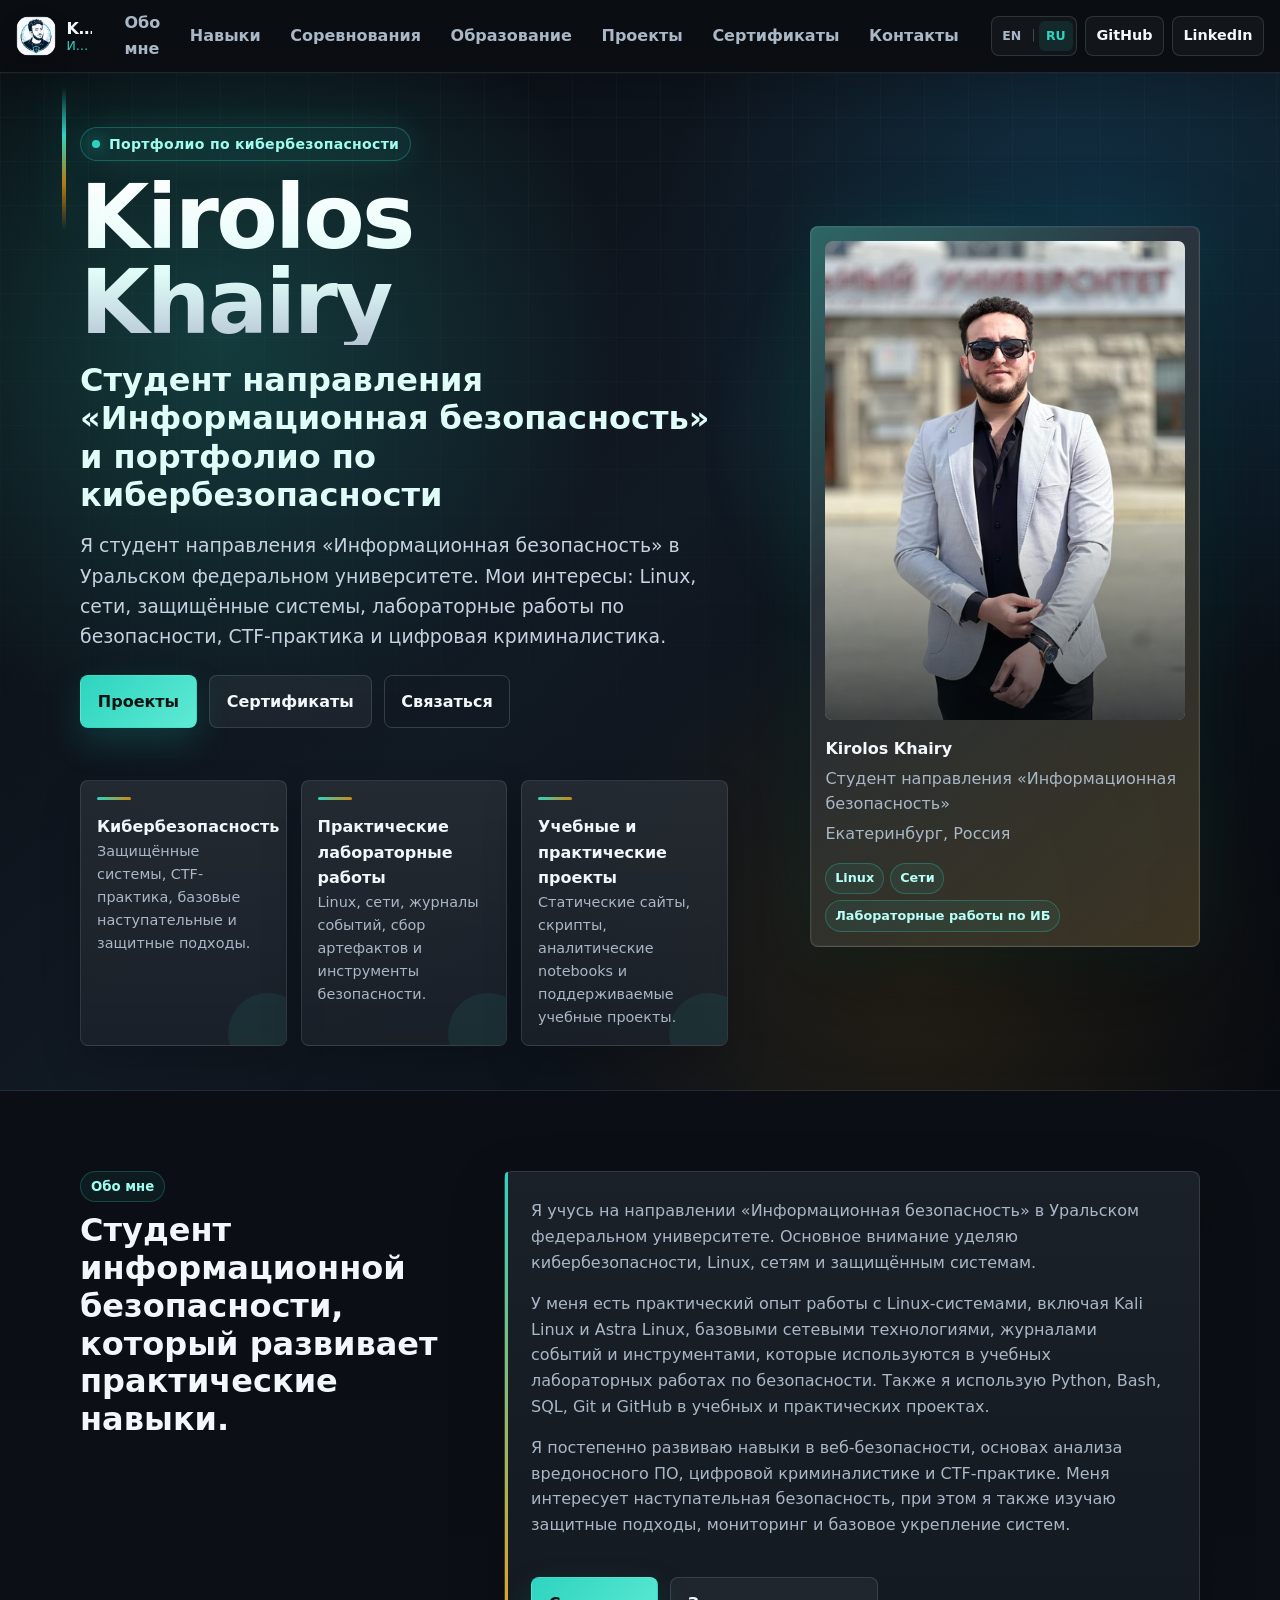
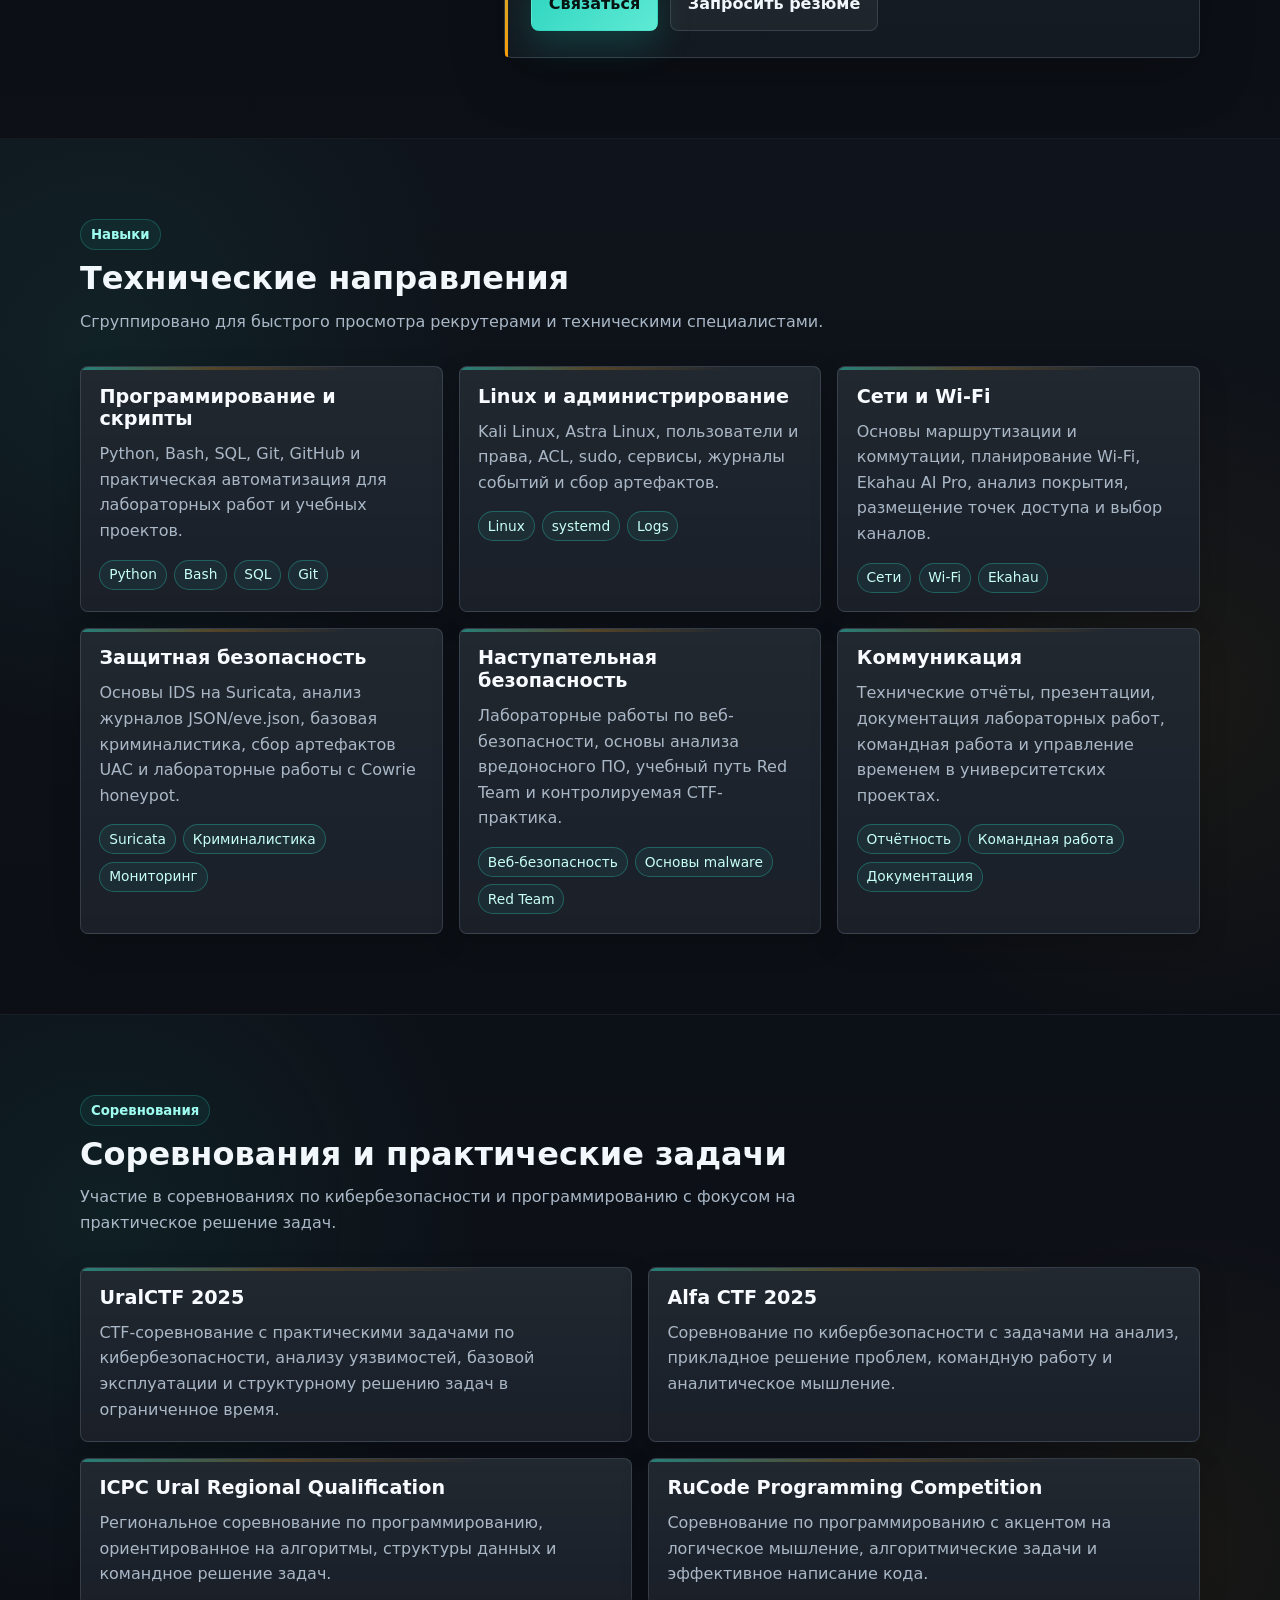
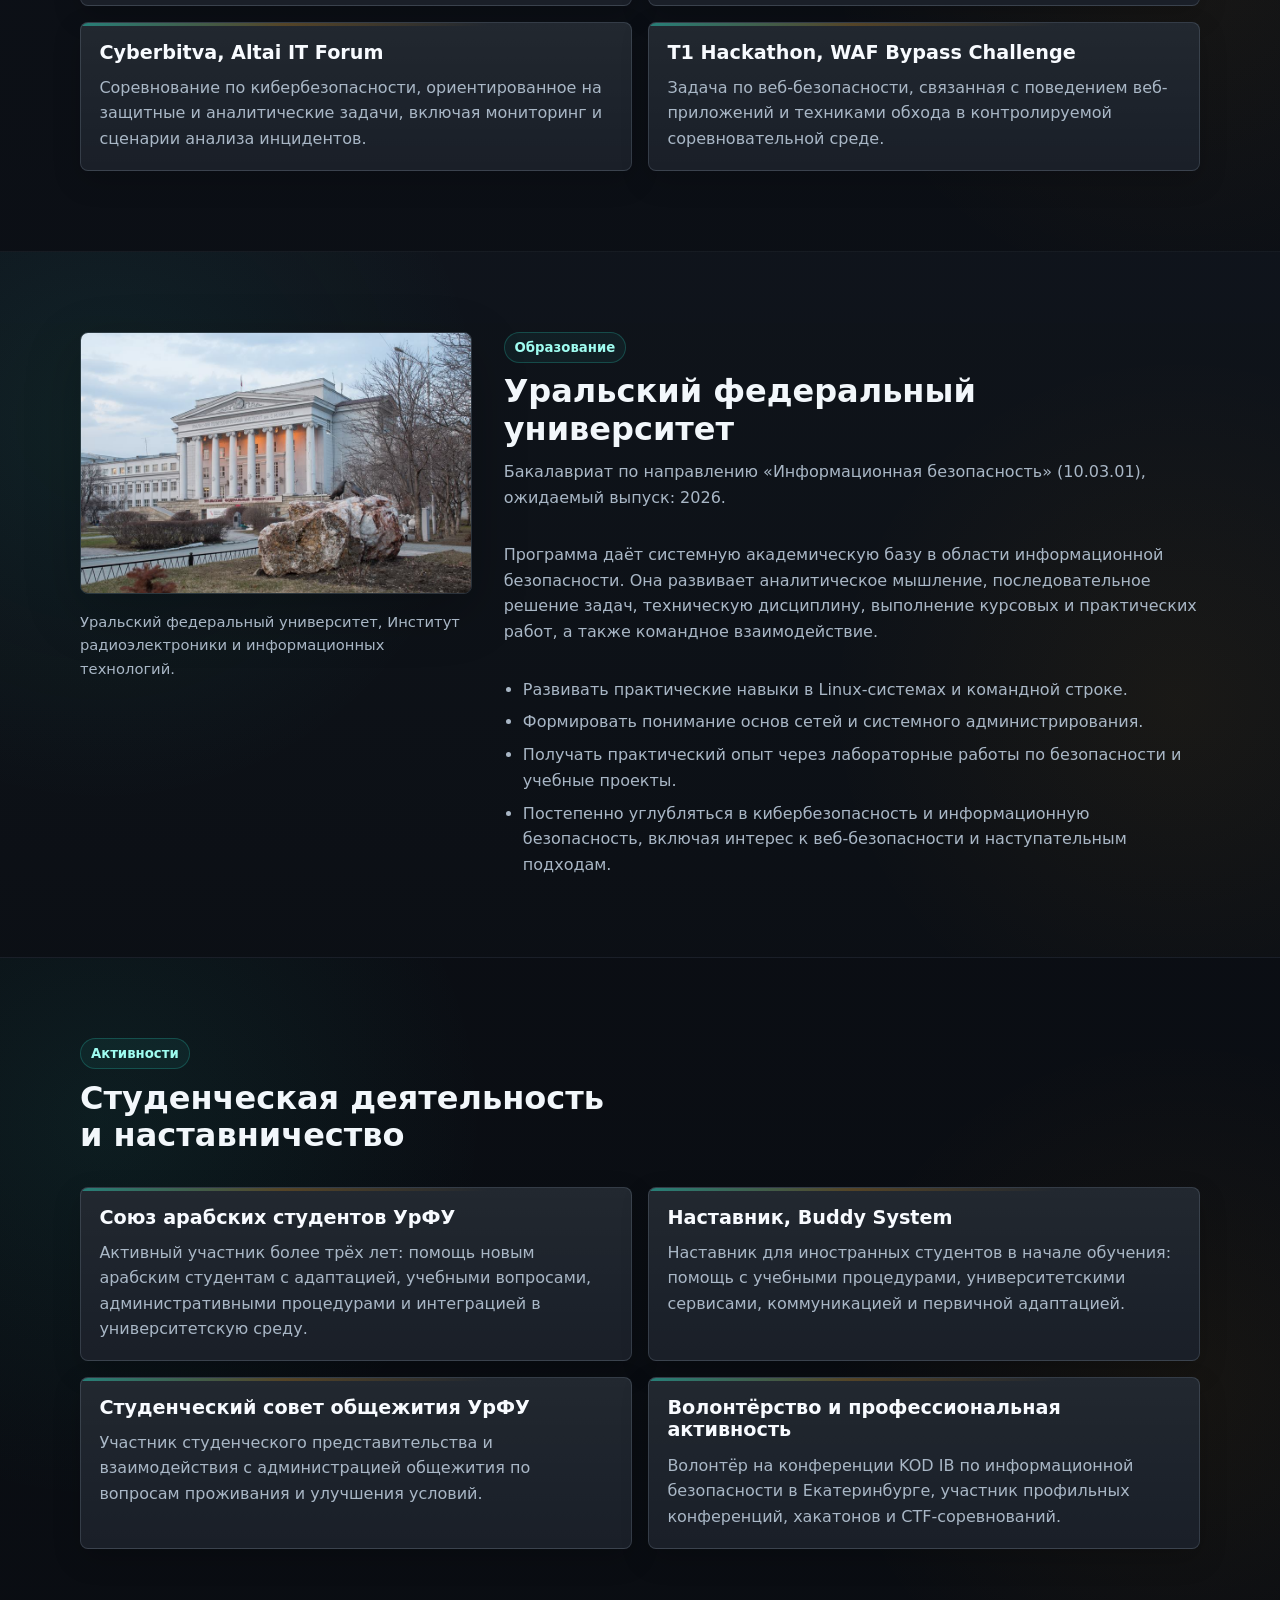
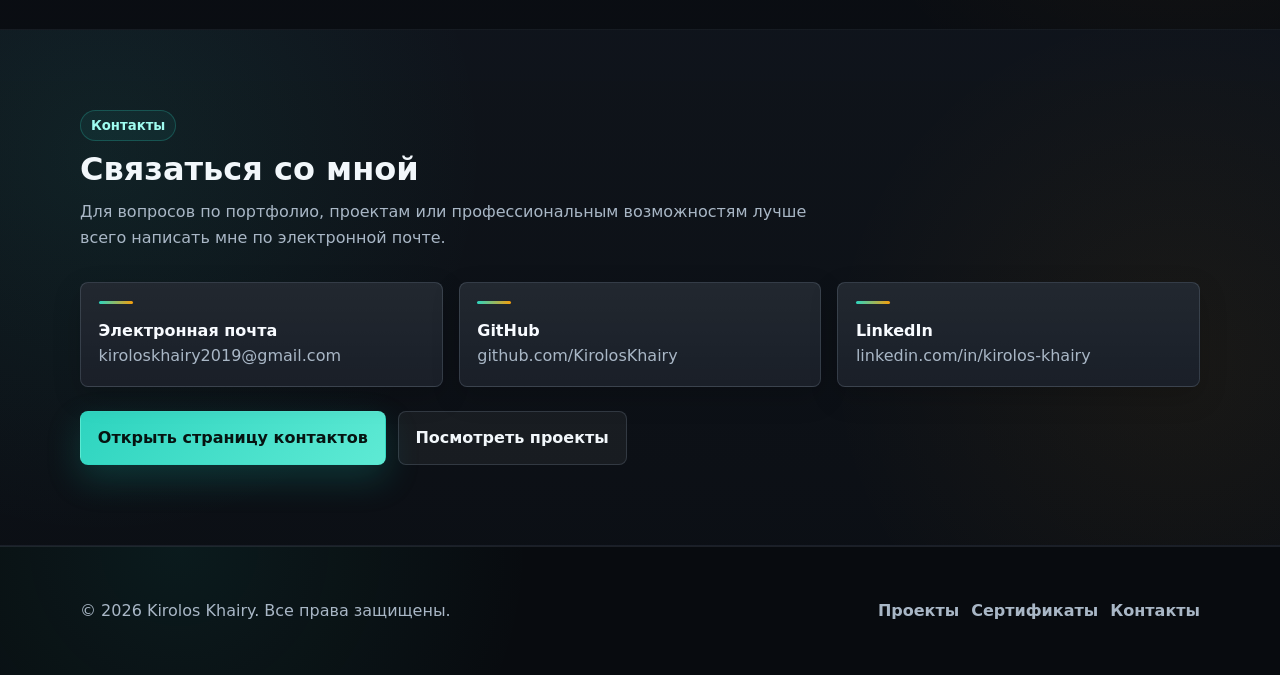
==== ru/index.html @ ece8c1c1 "add RU" ====
<!DOCTYPE html>
<html lang="ru">
<head>
  <meta charset="utf-8">
  <meta name="viewport" content="width=device-width, initial-scale=1">
  <title>Kirolos Khairy — Портфолио по информационной безопасности и кибербезопасности</title>
  <meta name="description" content="Студент направления «Информационная безопасность» в Уральском федеральном университете. Интересуюсь кибербезопасностью, Linux, сетями, лабораторными работами, CTF, цифровой криминалистикой и защитой систем.">
  <meta name="keywords" content="Kirolos Khairy, портфолио кибербезопасность, информационная безопасность, студент УрФУ, Linux, сети, лабораторные работы, CTF, цифровая криминалистика, защита систем">
  <meta name="theme-color" content="#101114">
  <link rel="canonical" href="https://kiroloskhairy.com/ru/">
  <link rel="alternate" hreflang="en" href="https://kiroloskhairy.com/">
  <link rel="alternate" hreflang="ru" href="https://kiroloskhairy.com/ru/">
  <link rel="alternate" hreflang="x-default" href="https://kiroloskhairy.com/">

  <meta property="og:type" content="website">
  <meta property="og:locale" content="ru_RU">
  <meta property="og:locale:alternate" content="en_US">
  <meta property="og:title" content="Kirolos Khairy — Портфолио по информационной безопасности и кибербезопасности">
  <meta property="og:description" content="Студент направления «Информационная безопасность» в Уральском федеральном университете. Интересуюсь кибербезопасностью, Linux, сетями, лабораторными работами, CTF, цифровой криминалистикой и защитой систем.">
  <meta property="og:url" content="https://kiroloskhairy.com/ru/">
  <meta property="og:image" content="https://kiroloskhairy.com/images/social-card.jpg?v=20260512-3">
  <meta property="og:image:secure_url" content="https://kiroloskhairy.com/images/social-card.jpg?v=20260512-3">
  <meta property="og:image:type" content="image/jpeg">
  <meta property="og:image:width" content="1200">
  <meta property="og:image:height" content="630">
  <meta name="twitter:card" content="summary_large_image">
  <meta name="twitter:title" content="Kirolos Khairy — Портфолио по информационной безопасности и кибербезопасности">
  <meta name="twitter:description" content="Студент направления «Информационная безопасность» в УрФУ. Интересуюсь кибербезопасностью, Linux, сетями, CTF, цифровой криминалистикой и защитой систем.">
  <meta name="twitter:image" content="https://kiroloskhairy.com/images/social-card.jpg?v=20260512-3">

  <link rel="icon" href="/images/favicon-32.png?v=20260512-5" sizes="32x32" type="image/png">
  <link rel="shortcut icon" href="/images/favicon-32.png?v=20260512-5" type="image/png">
  <link rel="apple-touch-icon" href="/images/apple-touch-icon.png?v=20260512-5">
  <link rel="manifest" href="/site.webmanifest?v=20260512-5">
  <link rel="preload" href="/images/kirolos-profile.jpg?v=20260512-3" as="image">
  <link rel="stylesheet" href="/css/site.css">
  <script defer src="/Scripts/scripts.js"></script>
</head>
<body>
  <a class="skip-link" href="#main">Перейти к основному содержанию</a>

  <header class="site-header">
    <nav class="nav container" aria-label="Основная навигация">
      <a class="brand" href="/ru/" aria-label="Главная страница Kirolos Khairy">
        <img class="brand-mark" src="/images/icon.png?v=20260512-5" width="40" height="40" alt="" aria-hidden="true">
        <span class="brand-copy">
          <strong>Kirolos Khairy</strong>
          <span>Информационная безопасность</span>
        </span>
      </a>
      <button class="nav-toggle" id="menu-toggle" type="button" aria-label="Открыть меню навигации" data-open-label="Открыть меню навигации" data-close-label="Закрыть меню навигации" aria-expanded="false" aria-controls="primary-nav">
        <span class="nav-toggle-bars" aria-hidden="true"></span>
      </button>
      <ul class="nav-menu" id="primary-nav">
        <li><a href="/ru/#about">Обо мне</a></li>
        <li><a href="/ru/#skills">Навыки</a></li>
        <li><a href="/ru/#competitions">Соревнования</a></li>
        <li><a href="/ru/#education">Образование</a></li>
        <li><a href="/ru/pages/projects.html">Проекты</a></li>
        <li><a href="/ru/pages/certifications.html">Сертификаты</a></li>
        <li><a href="/ru/pages/contact.html">Контакты</a></li>
      </ul>
      <div class="nav-actions" role="group" aria-label="Действия в шапке">
        <div class="language-switcher" aria-label="Переключатель языка">
          <a href="/" hreflang="en" lang="en">EN</a>
          <span aria-hidden="true">|</span>
          <a href="/ru/" hreflang="ru" lang="ru" aria-current="true">RU</a>
        </div>
        <a class="social-link" href="https://github.com/KirolosKhairy" target="_blank" rel="noopener noreferrer">GitHub</a>
        <a class="social-link" href="https://www.linkedin.com/in/kirolos-khairy/" target="_blank" rel="noopener noreferrer">LinkedIn</a>
      </div>
    </nav>
  </header>

  <main id="main">
    <section class="hero" id="home">
      <div class="container hero-grid">
        <div class="hero-copy">
          <p class="eyebrow hero-eyebrow">Портфолио по кибербезопасности</p>
          <h1>Kirolos Khairy</h1>
          <p class="hero-title-line">Студент направления «Информационная безопасность»<br>и портфолио по кибербезопасности</p>
          <p class="lead hero-lead">Я студент направления «Информационная безопасность» в Уральском федеральном университете. Мои интересы: Linux, сети, защищённые системы, лабораторные работы по безопасности, CTF-практика и цифровая криминалистика.</p>
          <div class="hero-actions" role="group" aria-label="Основные действия">
            <a class="button" href="/ru/pages/projects.html">Проекты</a>
            <a class="button secondary" href="/ru/pages/certifications.html">Сертификаты</a>
            <a class="button ghost" href="/ru/pages/contact.html">Связаться</a>
          </div>
        </div>
        <aside class="profile-card hero-profile" aria-label="Краткая информация">
          <div class="profile-frame">
            <img src="/images/kirolos-profile.jpg?v=20260512-3" width="480" height="640" alt="Портрет Kirolos Khairy">
          </div>
          <div class="profile-meta">
            <strong>Kirolos Khairy</strong>
            <span>Студент направления «Информационная безопасность»</span>
            <span>Екатеринбург, Россия</span>
          </div>
          <div class="profile-focus" role="group" aria-label="Текущие направления">
            <span>Linux</span>
            <span>Сети</span>
            <span>Лабораторные работы по ИБ</span>
          </div>
        </aside>
        <div class="quick-facts">
          <div class="fact hero-fact">
            <strong>Кибербезопасность</strong>
            <span>Защищённые системы, CTF-практика, базовые наступательные и защитные подходы.</span>
          </div>
          <div class="fact hero-fact">
            <strong>Практические лабораторные работы</strong>
            <span>Linux, сети, журналы событий, сбор артефактов и инструменты безопасности.</span>
          </div>
          <div class="fact hero-fact">
            <strong>Учебные и практические проекты</strong>
            <span>Статические сайты, скрипты, аналитические notebooks и поддерживаемые учебные проекты.</span>
          </div>
        </div>
      </div>
    </section>

    <section class="section" id="about">
      <div class="container split about-layout">
        <div class="section-header">
          <p class="eyebrow">Обо мне</p>
          <h2>Студент информационной безопасности, который развивает практические навыки.</h2>
        </div>
        <div class="text-panel elevated-panel">
          <p>Я учусь на направлении «Информационная безопасность» в Уральском федеральном университете. Основное внимание уделяю кибербезопасности, Linux, сетям и защищённым системам.</p>
          <p>У меня есть практический опыт работы с Linux-системами, включая Kali Linux и Astra Linux, базовыми сетевыми технологиями, журналами событий и инструментами, которые используются в учебных лабораторных работах по безопасности. Также я использую Python, Bash, SQL, Git и GitHub в учебных и практических проектах.</p>
          <p>Я постепенно развиваю навыки в веб-безопасности, основах анализа вредоносного ПО, цифровой криминалистике и CTF-практике. Меня интересует наступательная безопасность, при этом я также изучаю защитные подходы, мониторинг и базовое укрепление систем.</p>
          <div class="button-row">
            <a class="button" href="/ru/pages/contact.html">Связаться</a>
            <a class="button secondary" href="mailto:kiroloskhairy2019@gmail.com?subject=CV%20Request%20-%20Kirolos%20Khairy">Запросить резюме</a>
          </div>
        </div>
      </div>
    </section>

    <section class="section alt section-enhanced" id="skills">
      <div class="container">
        <div class="section-header">
          <p class="eyebrow">Навыки</p>
          <h2>Технические направления</h2>
          <p>Сгруппировано для быстрого просмотра рекрутерами и техническими специалистами.</p>
        </div>
        <div class="card-grid">
          <article class="card">
            <h3>Программирование и скрипты</h3>
            <p>Python, Bash, SQL, Git, GitHub и практическая автоматизация для лабораторных работ и учебных проектов.</p>
            <div class="tags">
              <span class="tag">Python</span>
              <span class="tag">Bash</span>
              <span class="tag">SQL</span>
              <span class="tag">Git</span>
            </div>
          </article>
          <article class="card">
            <h3>Linux и администрирование</h3>
            <p>Kali Linux, Astra Linux, пользователи и права, ACL, sudo, сервисы, журналы событий и сбор артефактов.</p>
            <div class="tags">
              <span class="tag">Linux</span>
              <span class="tag">systemd</span>
              <span class="tag">Logs</span>
            </div>
          </article>
          <article class="card">
            <h3>Сети и Wi-Fi</h3>
            <p>Основы маршрутизации и коммутации, планирование Wi-Fi, Ekahau AI Pro, анализ покрытия, размещение точек доступа и выбор каналов.</p>
            <div class="tags">
              <span class="tag">Сети</span>
              <span class="tag">Wi-Fi</span>
              <span class="tag">Ekahau</span>
            </div>
          </article>
          <article class="card">
            <h3>Защитная безопасность</h3>
            <p>Основы IDS на Suricata, анализ журналов JSON/eve.json, базовая криминалистика, сбор артефактов UAC и лабораторные работы с Cowrie honeypot.</p>
            <div class="tags">
              <span class="tag">Suricata</span>
              <span class="tag">Криминалистика</span>
              <span class="tag">Мониторинг</span>
            </div>
          </article>
          <article class="card">
            <h3>Наступательная безопасность</h3>
            <p>Лабораторные работы по веб-безопасности, основы анализа вредоносного ПО, учебный путь Red Team и контролируемая CTF-практика.</p>
            <div class="tags">
              <span class="tag">Веб-безопасность</span>
              <span class="tag">Основы malware</span>
              <span class="tag">Red Team</span>
            </div>
          </article>
          <article class="card">
            <h3>Коммуникация</h3>
            <p>Технические отчёты, презентации, документация лабораторных работ, командная работа и управление временем в университетских проектах.</p>
            <div class="tags">
              <span class="tag">Отчётность</span>
              <span class="tag">Командная работа</span>
              <span class="tag">Документация</span>
            </div>
          </article>
        </div>
      </div>
    </section>

    <section class="section section-enhanced" id="competitions">
      <div class="container">
        <div class="section-header">
          <p class="eyebrow">Соревнования</p>
          <h2>Соревнования и практические задачи</h2>
          <p>Участие в соревнованиях по кибербезопасности и программированию с фокусом на практическое решение задач.</p>
        </div>
        <div class="card-grid two">
          <article class="card">
            <h3>UralCTF 2025</h3>
            <p>CTF-соревнование с практическими задачами по кибербезопасности, анализу уязвимостей, базовой эксплуатации и структурному решению задач в ограниченное время.</p>
          </article>
          <article class="card">
            <h3>Alfa CTF 2025</h3>
            <p>Соревнование по кибербезопасности с задачами на анализ, прикладное решение проблем, командную работу и аналитическое мышление.</p>
          </article>
          <article class="card">
            <h3>ICPC Ural Regional Qualification</h3>
            <p>Региональное соревнование по программированию, ориентированное на алгоритмы, структуры данных и командное решение задач.</p>
          </article>
          <article class="card">
            <h3>RuCode Programming Competition</h3>
            <p>Соревнование по программированию с акцентом на логическое мышление, алгоритмические задачи и эффективное написание кода.</p>
          </article>
          <article class="card">
            <h3>Cyberbitva, Altai IT Forum</h3>
            <p>Соревнование по кибербезопасности, ориентированное на защитные и аналитические задачи, включая мониторинг и сценарии анализа инцидентов.</p>
          </article>
          <article class="card">
            <h3>T1 Hackathon, WAF Bypass Challenge</h3>
            <p>Задача по веб-безопасности, связанная с поведением веб-приложений и техниками обхода в контролируемой соревновательной среде.</p>
          </article>
        </div>
      </div>
    </section>

    <section class="section alt section-enhanced" id="education">
      <div class="container split">
        <div class="media-panel">
          <img src="/images/urfu-campus.jpg?v=20260512-3" width="900" height="600" loading="lazy" alt="Здание кампуса Уральского федерального университета">
          <p class="caption">Уральский федеральный университет, Институт радиоэлектроники и информационных технологий.</p>
        </div>
        <div>
          <div class="section-header">
            <p class="eyebrow">Образование</p>
            <h2>Уральский федеральный университет</h2>
            <p>Бакалавриат по направлению «Информационная безопасность» (10.03.01), ожидаемый выпуск: 2026.</p>
          </div>
          <div class="text-panel">
            <p>Программа даёт системную академическую базу в области информационной безопасности. Она развивает аналитическое мышление, последовательное решение задач, техническую дисциплину, выполнение курсовых и практических работ, а также командное взаимодействие.</p>
            <ul class="list-clean">
              <li>Развивать практические навыки в Linux-системах и командной строке.</li>
              <li>Формировать понимание основ сетей и системного администрирования.</li>
              <li>Получать практический опыт через лабораторные работы по безопасности и учебные проекты.</li>
              <li>Постепенно углубляться в кибербезопасность и информационную безопасность, включая интерес к веб-безопасности и наступательным подходам.</li>
            </ul>
          </div>
        </div>
      </div>
    </section>

    <section class="section section-enhanced" id="activities">
      <div class="container">
        <div class="section-header">
          <p class="eyebrow">Активности</p>
          <h2>Студенческая деятельность и наставничество</h2>
        </div>
        <div class="card-grid two">
          <article class="card">
            <h3>Союз арабских студентов УрФУ</h3>
            <p>Активный участник более трёх лет: помощь новым арабским студентам с адаптацией, учебными вопросами, административными процедурами и интеграцией в университетскую среду.</p>
          </article>
          <article class="card">
            <h3>Наставник, Buddy System</h3>
            <p>Наставник для иностранных студентов в начале обучения: помощь с учебными процедурами, университетскими сервисами, коммуникацией и первичной адаптацией.</p>
          </article>
          <article class="card">
            <h3>Студенческий совет общежития УрФУ</h3>
            <p>Участник студенческого представительства и взаимодействия с администрацией общежития по вопросам проживания и улучшения условий.</p>
          </article>
          <article class="card">
            <h3>Волонтёрство и профессиональная активность</h3>
            <p>Волонтёр на конференции KOD IB по информационной безопасности в Екатеринбурге, участник профильных конференций, хакатонов и CTF-соревнований.</p>
          </article>
        </div>
      </div>
    </section>

    <section class="section alt section-enhanced" id="contact">
      <div class="container">
        <div class="section-header">
          <p class="eyebrow">Контакты</p>
          <h2>Связаться со мной</h2>
          <p>Для вопросов по портфолио, проектам или профессиональным возможностям лучше всего написать мне по электронной почте.</p>
        </div>
        <div class="contact-list">
          <a class="contact-link" href="mailto:kiroloskhairy2019@gmail.com">
            <strong>Электронная почта</strong>
            <span>kiroloskhairy2019@gmail.com</span>
          </a>
          <a class="contact-link" href="https://github.com/KirolosKhairy" target="_blank" rel="noopener noreferrer">
            <strong>GitHub</strong>
            <span>github.com/KirolosKhairy</span>
          </a>
          <a class="contact-link" href="https://www.linkedin.com/in/kirolos-khairy/" target="_blank" rel="noopener noreferrer">
            <strong>LinkedIn</strong>
            <span>linkedin.com/in/kirolos-khairy</span>
          </a>
        </div>
        <div class="button-row section-cta">
          <a class="button" href="/ru/pages/contact.html">Открыть страницу контактов</a>
          <a class="button secondary" href="/ru/pages/projects.html">Посмотреть проекты</a>
        </div>
      </div>
    </section>
  </main>

  <button id="scroll-to-top" type="button" aria-label="Наверх">Наверх</button>

  <footer class="site-footer">
    <div class="container footer-grid">
      <p>&copy; 2026 Kirolos Khairy. Все права защищены.</p>
      <div class="footer-links" role="group" aria-label="Ссылки в подвале">
        <a href="/ru/pages/projects.html">Проекты</a>
        <a href="/ru/pages/certifications.html">Сертификаты</a>
        <a href="/ru/pages/contact.html">Контакты</a>
      </div>
    </div>
  </footer>
</body>
</html>
---- css/site.css ----
:root {
  color-scheme: dark;
  --bg: #090c11;
  --bg-soft: #0f141b;
  --surface: #151b24;
  --surface-strong: #1d2632;
  --surface-muted: #101720;
  --text: #f2f7fb;
  --muted: #a9b7c6;
  --primary: #2dd4bf;
  --primary-strong: #14b8a6;
  --primary-soft: rgba(45, 212, 191, 0.12);
  --secondary: #f59e0b;
  --secondary-soft: rgba(245, 158, 11, 0.12);
  --border: rgba(148, 163, 184, 0.22);
  --border-strong: rgba(148, 163, 184, 0.38);
  --shadow: rgba(0, 0, 0, 0.34);
  --shadow-soft: 0 18px 55px rgba(0, 0, 0, 0.24);
  --radius: 8px;
  --container: 1120px;
  --header-height: 72px;
}

* {
  box-sizing: border-box;
}

html {
  scroll-behavior: smooth;
}

body {
  margin: 0;
  background:
    radial-gradient(circle at 12% 0%, rgba(45, 212, 191, 0.1), transparent 32rem),
    radial-gradient(circle at 90% 8%, rgba(14, 165, 233, 0.08), transparent 30rem),
    linear-gradient(180deg, #090c11 0%, #0d1118 42%, #090c11 100%);
  color: var(--text);
  font-family: Inter, ui-sans-serif, system-ui, -apple-system, BlinkMacSystemFont, "Segoe UI", sans-serif;
  font-size: 16px;
  line-height: 1.6;
  text-rendering: optimizeLegibility;
  overflow-x: hidden;
}

::selection {
  background: rgba(45, 212, 191, 0.32);
  color: #f8fffe;
}

body.menu-open {
  overflow: hidden;
}

img {
  max-width: 100%;
  height: auto;
  display: block;
}

a {
  color: inherit;
}

button,
input,
textarea {
  font: inherit;
}

:focus-visible {
  outline: 3px solid var(--secondary);
  outline-offset: 3px;
}

.skip-link {
  position: absolute;
  top: 10px;
  left: 10px;
  z-index: 999;
  padding: 0.65rem 0.9rem;
  background: var(--primary);
  color: #071111;
  border-radius: var(--radius);
  transform: translateY(-140%);
}

.skip-link:focus {
  transform: translateY(0);
}

.container {
  width: min(calc(100% - 2rem), var(--container));
  margin-inline: auto;
}

.site-header {
  position: sticky;
  top: 0;
  z-index: 100;
  min-height: var(--header-height);
  background:
    linear-gradient(180deg, rgba(10, 13, 18, 0.94), rgba(10, 13, 18, 0.88)),
    rgba(10, 13, 18, 0.92);
  border-bottom: 1px solid rgba(148, 163, 184, 0.16);
  box-shadow: 0 16px 42px rgba(0, 0, 0, 0.18);
  backdrop-filter: blur(16px);
}

.nav {
  min-height: var(--header-height);
  display: flex;
  align-items: center;
  justify-content: space-between;
  gap: 1.25rem;
}

.site-header .container {
  width: min(calc(100% - 2rem), 1280px);
}

.brand {
  display: inline-flex;
  align-items: center;
  gap: 0.65rem;
  text-decoration: none;
  min-width: 0;
}

.brand-mark {
  width: 40px;
  height: 40px;
  flex: 0 0 40px;
  object-fit: contain;
  border-radius: 14px;
  box-shadow: 0 8px 20px rgba(0, 0, 0, 0.18);
}

.brand-copy {
  display: grid;
  gap: 0.1rem;
  min-width: 0;
}

.brand strong {
  color: var(--text);
  font-size: 1rem;
  line-height: 1.1;
  overflow: hidden;
  text-overflow: ellipsis;
  white-space: nowrap;
}

.brand-copy span {
  color: var(--primary);
  font-size: 0.78rem;
  line-height: 1.1;
  overflow: hidden;
  text-overflow: ellipsis;
  white-space: nowrap;
}

.nav-menu {
  display: flex;
  align-items: center;
  gap: 0.35rem;
  list-style: none;
  margin: 0;
  padding: 0;
}

.nav-menu a {
  position: relative;
  display: inline-flex;
  align-items: center;
  min-height: 44px;
  padding: 0.45rem 0.75rem;
  border-radius: var(--radius);
  color: var(--muted);
  text-decoration: none;
  font-weight: 650;
  transition: background-color 160ms ease, color 160ms ease;
}

.nav-menu a::after {
  position: absolute;
  inset: auto 0.75rem 0.3rem;
  height: 2px;
  border-radius: 999px;
  background: linear-gradient(90deg, var(--primary), var(--secondary));
  content: "";
  opacity: 0;
  transform: scaleX(0.55);
  transition: opacity 160ms ease, transform 160ms ease;
}

.nav-menu a:hover,
.nav-menu a[aria-current="page"] {
  color: var(--text);
  background: rgba(148, 163, 184, 0.08);
}

.nav-menu a:hover::after,
.nav-menu a[aria-current="page"]::after {
  opacity: 1;
  transform: scaleX(1);
}

.nav-actions {
  display: flex;
  align-items: center;
  gap: 0.5rem;
}

.language-switcher {
  min-height: 40px;
  display: inline-flex;
  align-items: center;
  flex: 0 0 auto;
  gap: 0.2rem;
  padding: 0.2rem;
  border: 1px solid var(--border);
  border-radius: var(--radius);
  background: rgba(255, 255, 255, 0.035);
}

.language-switcher a {
  min-height: 30px;
  display: inline-flex;
  align-items: center;
  justify-content: center;
  padding: 0.2rem 0.45rem;
  border-radius: 6px;
  color: var(--muted);
  font-size: 0.78rem;
  font-weight: 800;
  line-height: 1;
  text-decoration: none;
  transition: background-color 160ms ease, color 160ms ease;
}

.language-switcher span {
  color: var(--border-strong);
  font-size: 0.75rem;
}

.language-switcher a:hover,
.language-switcher a[aria-current="true"] {
  background: rgba(45, 212, 191, 0.1);
  color: var(--primary);
}

.social-link {
  min-height: 40px;
  display: inline-flex;
  align-items: center;
  justify-content: center;
  padding: 0.45rem 0.65rem;
  border: 1px solid var(--border);
  border-radius: var(--radius);
  background: rgba(255, 255, 255, 0.035);
  color: var(--text);
  text-decoration: none;
  font-size: 0.9rem;
  font-weight: 650;
  transition: background-color 160ms ease, border-color 160ms ease, color 160ms ease, transform 160ms ease;
}

.social-link:hover {
  border-color: var(--primary);
  color: var(--primary);
  background: var(--primary-soft);
  transform: translateY(-1px);
}

.nav-toggle {
  display: none;
  flex: 0 0 44px;
  width: 44px;
  height: 44px;
  border: 1px solid var(--border);
  border-radius: var(--radius);
  background: rgba(255, 255, 255, 0.055);
  color: var(--text);
  cursor: pointer;
}

.nav-toggle-bars,
.nav-toggle-bars::before,
.nav-toggle-bars::after {
  display: block;
  width: 20px;
  height: 2px;
  margin-inline: auto;
  background: currentColor;
  content: "";
}

.nav-toggle-bars::before {
  transform: translateY(-7px);
}

.nav-toggle-bars::after {
  transform: translateY(5px);
}

.sr-only {
  position: absolute;
  width: 1px;
  height: 1px;
  padding: 0;
  margin: -1px;
  overflow: hidden;
  clip: rect(0, 0, 0, 0);
  white-space: nowrap;
  border: 0;
}

main {
  min-height: 65vh;
}

section {
  scroll-margin-top: calc(var(--header-height) + 24px);
}

.hero {
  min-height: calc(100svh - var(--header-height));
  display: grid;
  align-items: center;
  position: relative;
  isolation: isolate;
  overflow: hidden;
  padding: clamp(3rem, 6vh, 5rem) 0 clamp(2.5rem, 5vh, 4rem);
  background:
    radial-gradient(circle at 17% 26%, rgba(45, 212, 191, 0.22), transparent 31%),
    radial-gradient(circle at 86% 18%, rgba(14, 165, 233, 0.17), transparent 32%),
    radial-gradient(circle at 72% 88%, rgba(245, 158, 11, 0.11), transparent 29%),
    linear-gradient(135deg, #090c11 0%, #111923 48%, #080b10 100%),
    var(--bg);
  box-shadow: inset 0 -1px 0 rgba(148, 163, 184, 0.15);
}

.hero::before {
  position: absolute;
  inset: 0;
  z-index: -2;
  content: "";
  background-image:
    linear-gradient(rgba(148, 163, 184, 0.06) 1px, transparent 1px),
    linear-gradient(90deg, rgba(148, 163, 184, 0.06) 1px, transparent 1px);
  background-size: 44px 44px;
  mask-image: linear-gradient(to bottom, rgba(0, 0, 0, 0.72), transparent 94%);
}

.hero::after {
  position: absolute;
  inset: 11% 5% auto auto;
  z-index: -1;
  width: min(42vw, 520px);
  aspect-ratio: 1;
  content: "";
  background: radial-gradient(circle, rgba(45, 212, 191, 0.16), transparent 68%);
  filter: blur(10px);
  pointer-events: none;
}

.hero-grid {
  display: grid;
  grid-template-columns: minmax(0, 1.08fr) minmax(310px, 0.68fr);
  gap: clamp(2rem, 5vw, 4.25rem);
  align-items: center;
}

.hero-copy {
  position: relative;
  max-width: 790px;
}

.hero-copy::before {
  position: absolute;
  inset: -2.5rem auto auto -1.15rem;
  width: 4px;
  height: 9rem;
  border-radius: 999px;
  background: linear-gradient(180deg, rgba(45, 212, 191, 0), var(--primary), rgba(245, 158, 11, 0.72), rgba(45, 212, 191, 0));
  box-shadow: 0 0 34px rgba(45, 212, 191, 0.28);
  content: "";
}

.eyebrow {
  margin: 0 0 0.85rem;
  color: var(--primary);
  font-weight: 750;
}

.hero-eyebrow {
  display: inline-flex;
  align-items: center;
  gap: 0.55rem;
  min-height: 34px;
  padding: 0.25rem 0.7rem;
  border: 1px solid rgba(45, 212, 191, 0.3);
  border-radius: 999px;
  background: rgba(45, 212, 191, 0.08);
  box-shadow: 0 0 32px rgba(45, 212, 191, 0.12);
  color: #9ffcf0;
  font-size: 0.88rem;
  letter-spacing: 0.02em;
}

.hero-eyebrow::before {
  width: 8px;
  height: 8px;
  border-radius: 999px;
  background: var(--primary);
  box-shadow: 0 0 16px rgba(45, 212, 191, 0.85);
  content: "";
}

h1,
h2,
h3 {
  margin: 0;
  line-height: 1.18;
  letter-spacing: 0;
}

h1 {
  max-width: 780px;
  font-size: 3.3rem;
}

h2 {
  font-size: 2rem;
}

h3 {
  font-size: 1.2rem;
}

.lead {
  max-width: 760px;
  margin: 1rem 0 0;
  color: var(--muted);
  font-size: 1.18rem;
}

.hero h1 {
  max-width: 820px;
  font-size: clamp(3rem, 7vw, 6.1rem);
  line-height: 0.95;
  letter-spacing: -0.03em;
  text-wrap: balance;
  background: linear-gradient(180deg, #ffffff 0%, #dffcf8 58%, #b7c6d5 100%);
  -webkit-background-clip: text;
  background-clip: text;
  color: transparent;
}

.hero-title-line {
  max-width: 760px;
  margin: 1rem 0 0;
  color: #dffcf8;
  font-size: clamp(1.22rem, 2.5vw, 2rem);
  font-weight: 800;
  line-height: 1.2;
  text-wrap: balance;
}

.hero-lead {
  max-width: 720px;
  color: #c6d2df;
}

.hero-actions,
.button-row {
  display: flex;
  flex-wrap: wrap;
  gap: 0.75rem;
  margin-top: 1.5rem;
}

.button {
  display: inline-flex;
  align-items: center;
  justify-content: center;
  min-height: 44px;
  padding: 0.8rem 1.05rem;
  border: 1px solid transparent;
  border-radius: var(--radius);
  background: linear-gradient(135deg, var(--primary), #5eead4);
  color: #061311;
  text-decoration: none;
  font-weight: 800;
  box-shadow: 0 14px 34px rgba(20, 184, 166, 0.22);
  transition: background-color 160ms ease, border-color 160ms ease, color 160ms ease, transform 160ms ease, box-shadow 160ms ease;
}

.button:hover {
  background: linear-gradient(135deg, var(--primary-strong), var(--primary));
  transform: translateY(-1px);
  box-shadow: 0 18px 38px rgba(20, 184, 166, 0.28);
}

.button.secondary {
  background: rgba(255, 255, 255, 0.05);
  color: var(--text);
  border-color: var(--border);
  box-shadow: none;
}

.button.secondary:hover {
  border-color: var(--primary);
  color: var(--primary);
  background: rgba(45, 212, 191, 0.08);
}

.button.ghost {
  background: transparent;
  color: var(--text);
  border-color: rgba(255, 255, 255, 0.16);
  box-shadow: none;
}

.button.ghost:hover {
  border-color: rgba(245, 158, 11, 0.65);
  color: #fed7aa;
  background: rgba(245, 158, 11, 0.08);
}

.profile-card {
  background:
    linear-gradient(180deg, rgba(255, 255, 255, 0.055), rgba(255, 255, 255, 0.025)),
    var(--surface);
  border: 1px solid var(--border);
  border-radius: var(--radius);
  padding: 1rem;
  box-shadow: var(--shadow-soft);
}

.hero-profile {
  position: relative;
  grid-column: 2;
  grid-row: 1 / span 2;
  max-width: 390px;
  justify-self: end;
  padding: 0.9rem;
  background:
    linear-gradient(145deg, rgba(255, 255, 255, 0.13), rgba(255, 255, 255, 0.04)),
    rgba(17, 25, 35, 0.76);
  border-color: rgba(148, 163, 184, 0.24);
  box-shadow:
    0 30px 90px rgba(0, 0, 0, 0.42),
    0 0 0 1px rgba(255, 255, 255, 0.04) inset,
    0 0 70px rgba(45, 212, 191, 0.12);
  backdrop-filter: blur(14px);
}

.hero-profile::before {
  position: absolute;
  inset: -1px;
  z-index: -1;
  border-radius: inherit;
  background: linear-gradient(135deg, rgba(45, 212, 191, 0.65), transparent 34%, rgba(245, 158, 11, 0.35));
  content: "";
  opacity: 0.45;
}

.profile-frame {
  position: relative;
  overflow: hidden;
  border-radius: 7px;
  background: #0d1117;
  box-shadow: 0 0 0 1px rgba(148, 163, 184, 0.18) inset;
}

.profile-frame::after {
  position: absolute;
  inset: auto 0 0;
  height: 42%;
  background: linear-gradient(to top, rgba(6, 11, 16, 0.72), transparent);
  content: "";
  pointer-events: none;
}

.profile-card img {
  width: 100%;
  aspect-ratio: 3 / 4;
  object-fit: cover;
  border-radius: 6px;
}

.hero-profile img {
  border-radius: 0;
}

.profile-meta {
  display: grid;
  gap: 0.25rem;
  margin-top: 1rem;
  color: var(--muted);
}

.profile-meta strong {
  color: var(--text);
}

.profile-focus {
  display: flex;
  flex-wrap: wrap;
  gap: 0.4rem;
  margin-top: 1rem;
}

.profile-focus span {
  padding: 0.28rem 0.55rem;
  border: 1px solid rgba(45, 212, 191, 0.28);
  border-radius: 999px;
  background: rgba(45, 212, 191, 0.08);
  color: #b8fff7;
  font-size: 0.8rem;
  font-weight: 700;
}

.quick-facts {
  display: grid;
  grid-column: 1;
  grid-template-columns: repeat(3, minmax(0, 1fr));
  gap: 0.85rem;
  margin-top: -0.75rem;
  max-width: 820px;
}

.fact {
  padding: 0.85rem;
  background: rgba(255, 255, 255, 0.04);
  border: 1px solid rgba(255, 255, 255, 0.08);
  border-radius: var(--radius);
}

.hero-fact {
  position: relative;
  min-height: 132px;
  padding: 1rem;
  overflow: hidden;
  background:
    linear-gradient(180deg, rgba(255, 255, 255, 0.075), rgba(255, 255, 255, 0.035)),
    rgba(18, 25, 34, 0.72);
  border-color: rgba(148, 163, 184, 0.18);
  box-shadow: 0 18px 40px rgba(0, 0, 0, 0.2);
  transition: border-color 160ms ease, transform 160ms ease, background-color 160ms ease;
}

.hero-fact::before {
  display: block;
  width: 34px;
  height: 3px;
  margin-bottom: 0.85rem;
  border-radius: 999px;
  background: linear-gradient(90deg, var(--primary), rgba(245, 158, 11, 0.82));
  content: "";
}

.hero-fact::after {
  position: absolute;
  inset: auto -22px -28px auto;
  width: 80px;
  height: 80px;
  border-radius: 50%;
  background: rgba(45, 212, 191, 0.08);
  content: "";
}

.hero-fact:hover {
  border-color: rgba(45, 212, 191, 0.34);
  transform: translateY(-2px);
}

.fact strong {
  display: block;
  color: var(--text);
  font-size: 1rem;
}

.fact span {
  display: block;
  color: var(--muted);
  font-size: 0.9rem;
}

.section {
  position: relative;
  padding: 5rem 0;
  background: transparent;
}

.section.alt {
  background:
    linear-gradient(180deg, rgba(15, 20, 27, 0.94), rgba(11, 15, 21, 0.96)),
    var(--bg-soft);
  border-block: 1px solid rgba(148, 163, 184, 0.08);
}

.section-enhanced {
  overflow: hidden;
  isolation: isolate;
}

.section-enhanced::before {
  position: absolute;
  inset: 0;
  z-index: -1;
  background:
    radial-gradient(circle at 8% 24%, rgba(45, 212, 191, 0.08), transparent 24rem),
    radial-gradient(circle at 92% 64%, rgba(245, 158, 11, 0.055), transparent 22rem);
  content: "";
  pointer-events: none;
}

.page-hero {
  position: relative;
  overflow: hidden;
  isolation: isolate;
  padding: clamp(3.6rem, 7vw, 5.8rem) 0 5rem;
  background:
    radial-gradient(circle at 14% 12%, rgba(45, 212, 191, 0.14), transparent 28rem),
    radial-gradient(circle at 88% 20%, rgba(14, 165, 233, 0.1), transparent 28rem),
    linear-gradient(135deg, #090c11 0%, #101720 52%, #080b10 100%);
  border-bottom: 1px solid rgba(148, 163, 184, 0.14);
}

.page-hero::before {
  position: absolute;
  inset: 0;
  z-index: -1;
  background-image:
    linear-gradient(rgba(148, 163, 184, 0.045) 1px, transparent 1px),
    linear-gradient(90deg, rgba(148, 163, 184, 0.045) 1px, transparent 1px);
  background-size: 48px 48px;
  mask-image: linear-gradient(to bottom, rgba(0, 0, 0, 0.78), transparent 88%);
  content: "";
}

.page-hero .container {
  position: relative;
  z-index: 1;
}

.page-hero .section-header {
  max-width: 860px;
}

.page-actions {
  margin-top: 0.55rem;
}

.section-cta {
  margin-top: 1.5rem;
}

.section-header {
  display: grid;
  gap: 0.65rem;
  max-width: 760px;
  margin-bottom: 2rem;
}

.section-header .eyebrow {
  display: inline-flex;
  width: fit-content;
  align-items: center;
  gap: 0.45rem;
  min-height: 31px;
  padding: 0.2rem 0.62rem;
  border: 1px solid rgba(45, 212, 191, 0.24);
  border-radius: 999px;
  background: rgba(45, 212, 191, 0.065);
  color: #9ffcf0;
  font-size: 0.83rem;
}

.section-header h1,
.section-header h2 {
  text-wrap: balance;
}

.section-header p {
  margin: 0;
  color: var(--muted);
}

.split {
  display: grid;
  grid-template-columns: minmax(0, 0.72fr) minmax(0, 1.28fr);
  gap: 2rem;
  align-items: start;
}

.text-panel {
  display: grid;
  gap: 1rem;
}

.elevated-panel {
  position: relative;
  padding: clamp(1.25rem, 3vw, 1.65rem);
  border: 1px solid var(--border);
  border-radius: var(--radius);
  background:
    linear-gradient(180deg, rgba(255, 255, 255, 0.055), rgba(255, 255, 255, 0.02)),
    rgba(16, 23, 32, 0.74);
  box-shadow: var(--shadow-soft);
}

.elevated-panel::before {
  position: absolute;
  inset: 0 auto 0 0;
  width: 3px;
  border-radius: var(--radius) 0 0 var(--radius);
  background: linear-gradient(180deg, var(--primary), var(--secondary));
  content: "";
}

.text-panel p {
  margin: 0;
  color: var(--muted);
}

.media-panel {
  display: grid;
  gap: 1rem;
}

.media-panel img {
  width: 100%;
  border-radius: var(--radius);
  border: 1px solid var(--border);
  box-shadow: var(--shadow-soft);
}

.caption {
  margin: 0;
  color: var(--muted);
  font-size: 0.92rem;
}

.card-grid {
  display: grid;
  grid-template-columns: repeat(3, minmax(0, 1fr));
  gap: 1rem;
  align-items: stretch;
}

.card-grid.two {
  grid-template-columns: repeat(2, minmax(0, 1fr));
}

.card {
  position: relative;
  min-width: 0;
  min-height: 100%;
  padding: 1.15rem;
  overflow: hidden;
  background:
    linear-gradient(180deg, rgba(255, 255, 255, 0.055), rgba(255, 255, 255, 0.018)),
    var(--surface);
  border: 1px solid var(--border);
  border-radius: var(--radius);
  box-shadow: 0 10px 28px rgba(0, 0, 0, 0.18);
  transition: border-color 160ms ease, box-shadow 160ms ease, transform 160ms ease, background-color 160ms ease;
}

.card::before {
  position: absolute;
  inset: 0 0 auto;
  height: 3px;
  background: linear-gradient(90deg, rgba(45, 212, 191, 0.72), rgba(245, 158, 11, 0.34), transparent 74%);
  content: "";
  opacity: 0.7;
}

.card h3 {
  margin-bottom: 0.65rem;
  color: #f8fbff;
}

.card p {
  margin: 0;
  color: var(--muted);
}

.card-link {
  display: block;
  height: 100%;
  color: inherit;
  text-decoration: none;
}

.card:hover,
.card-link:hover {
  border-color: var(--primary);
  box-shadow: 0 18px 48px rgba(0, 0, 0, 0.26), 0 0 32px rgba(45, 212, 191, 0.08);
  transform: translateY(-2px);
}

.tags {
  display: flex;
  flex-wrap: wrap;
  gap: 0.45rem;
  margin-top: 1rem;
}

.tag {
  display: inline-flex;
  align-items: center;
  min-height: 30px;
  padding: 0.25rem 0.55rem;
  border: 1px solid rgba(45, 212, 191, 0.32);
  border-radius: 999px;
  background: rgba(45, 212, 191, 0.07);
  color: #c7fff5;
  font-size: 0.86rem;
  line-height: 1.2;
}

.list-clean {
  margin: 1rem 0 0;
  padding-left: 1.2rem;
  color: var(--muted);
}

.list-clean li + li {
  margin-top: 0.45rem;
}

.certificate-card {
  display: grid;
  grid-template-rows: auto 1fr;
  padding: 0;
  overflow: hidden;
}

.certificate-card img {
  width: 100%;
  aspect-ratio: 16 / 9;
  object-fit: contain;
  background: #f8fafc;
  border-bottom: 1px solid rgba(148, 163, 184, 0.2);
}

.card-body {
  padding: 1rem;
}

.meta {
  margin: 0 0 0.7rem;
  color: var(--secondary);
  font-size: 0.92rem;
  font-weight: 700;
}

.contact-list {
  display: grid;
  grid-template-columns: repeat(3, minmax(0, 1fr));
  gap: 1rem;
}

.contact-link {
  position: relative;
  display: block;
  min-width: 0;
  padding: 1.1rem;
  overflow: hidden;
  background:
    linear-gradient(180deg, rgba(255, 255, 255, 0.055), rgba(255, 255, 255, 0.02)),
    var(--surface);
  border: 1px solid var(--border);
  border-radius: var(--radius);
  text-decoration: none;
  box-shadow: 0 10px 28px rgba(0, 0, 0, 0.18);
  transition: border-color 160ms ease, transform 160ms ease, box-shadow 160ms ease;
}

.contact-link::before {
  display: block;
  width: 34px;
  height: 3px;
  margin-bottom: 0.85rem;
  border-radius: 999px;
  background: linear-gradient(90deg, var(--primary), var(--secondary));
  content: "";
}

.contact-link:hover {
  border-color: var(--primary);
  box-shadow: 0 18px 44px rgba(0, 0, 0, 0.24), 0 0 30px rgba(45, 212, 191, 0.08);
  transform: translateY(-2px);
}

.contact-link strong,
.contact-link span {
  display: block;
}

.contact-link strong {
  color: #f8fbff;
}

.contact-link span {
  color: var(--muted);
  overflow-wrap: anywhere;
}

.contact-form {
  display: grid;
  gap: 1rem;
  max-width: 720px;
  padding: clamp(1.15rem, 3vw, 1.5rem);
  border: 1px solid var(--border);
  border-radius: var(--radius);
  background:
    linear-gradient(180deg, rgba(255, 255, 255, 0.055), rgba(255, 255, 255, 0.02)),
    rgba(16, 23, 32, 0.78);
  box-shadow: var(--shadow-soft);
}

.field {
  display: grid;
  gap: 0.4rem;
}

.field label {
  color: var(--text);
  font-weight: 700;
}

.field input,
.field textarea {
  width: 100%;
  border: 1px solid var(--border);
  border-radius: var(--radius);
  background: #0b1016;
  color: var(--text);
  padding: 0.8rem 0.9rem;
  transition: border-color 160ms ease, box-shadow 160ms ease, background-color 160ms ease;
}

.field input:focus,
.field textarea:focus {
  border-color: var(--primary);
  background: #0d141c;
  box-shadow: 0 0 0 4px rgba(45, 212, 191, 0.11);
  outline: none;
}

.field textarea {
  min-height: 160px;
  resize: vertical;
}

.form-status {
  min-height: 1.5rem;
  margin: 0;
  color: var(--muted);
}

.site-footer {
  padding: 2.2rem 0;
  background:
    radial-gradient(circle at 14% 0%, rgba(45, 212, 191, 0.08), transparent 22rem),
    #080b0f;
  border-top: 1px solid rgba(148, 163, 184, 0.14);
}

.footer-grid {
  display: flex;
  align-items: center;
  justify-content: space-between;
  gap: 1rem;
  flex-wrap: wrap;
  color: var(--muted);
}

.footer-links {
  display: flex;
  gap: 0.75rem;
  flex-wrap: wrap;
}

.footer-links a {
  color: var(--muted);
  text-decoration: none;
  font-weight: 650;
}

.footer-links a:hover {
  color: var(--primary);
}

#scroll-to-top {
  position: fixed;
  right: 1rem;
  bottom: 1rem;
  z-index: 80;
  width: 44px;
  height: 44px;
  border: 1px solid var(--border);
  border-radius: var(--radius);
  background: linear-gradient(180deg, var(--surface-strong), var(--surface));
  color: var(--text);
  cursor: pointer;
  opacity: 0;
  pointer-events: none;
  transform: translateY(8px);
  transition: opacity 180ms ease, transform 180ms ease;
}

#scroll-to-top.is-visible {
  opacity: 1;
  pointer-events: auto;
  transform: translateY(0);
}

.notice {
  padding: 1rem;
  border: 1px solid var(--border);
  border-left: 4px solid var(--secondary);
  border-radius: var(--radius);
  background: var(--surface);
  color: var(--muted);
}

@media (max-width: 960px) {
  h1 {
    font-size: 2.55rem;
  }

  .hero h1 {
    font-size: clamp(2.7rem, 10vw, 4.5rem);
  }

  .hero-grid,
  .split {
    grid-template-columns: 1fr;
  }

  .hero-copy::before {
    inset: -1.75rem auto auto -0.75rem;
    height: 7rem;
  }

  .profile-card {
    max-width: 360px;
  }

  .hero-profile {
    grid-column: auto;
    grid-row: auto;
    justify-self: start;
  }

  .quick-facts {
    grid-column: auto;
    margin-top: 0;
  }

  .card-grid {
    grid-template-columns: repeat(2, minmax(0, 1fr));
  }
}

@media (max-width: 820px) {
  .nav {
    gap: 0.75rem;
  }

  .nav-actions {
    order: 2;
    margin-left: auto;
  }

  .nav-toggle {
    order: 3;
    display: inline-flex;
    align-items: center;
    justify-content: center;
  }

  .nav-menu {
    position: fixed;
    inset: var(--header-height) 0 auto 0;
    display: none;
    flex-direction: column;
    align-items: stretch;
    gap: 0;
    padding: 0.75rem 1rem 1rem;
    background:
      linear-gradient(180deg, rgba(10, 13, 18, 0.99), rgba(13, 17, 24, 0.99)),
      var(--bg);
    border-bottom: 1px solid var(--border);
    box-shadow: 0 22px 42px rgba(0, 0, 0, 0.34);
  }

  .nav-menu.is-open {
    display: flex;
  }

  .nav-menu a {
    width: 100%;
  }

  .nav-menu a::after {
    inset-inline: 0.75rem auto;
    width: 42px;
  }

  .nav-actions .social-link {
    display: none;
  }
}

@media (max-width: 640px) {
  .container {
    width: min(calc(100% - 2rem), var(--container));
  }

  .hero {
    padding: 2.5rem 0 2rem;
  }

  .hero-copy::before {
    display: none;
  }

  h1 {
    font-size: 2.15rem;
  }

  .hero h1 {
    font-size: clamp(2.55rem, 14vw, 3.2rem);
  }

  .hero-title-line {
    font-size: 1.18rem;
  }

  h2 {
    font-size: 1.65rem;
  }

  .lead {
    font-size: 1.04rem;
  }

  .hero-lead {
    max-width: 34ch;
  }

  .quick-facts,
  .card-grid,
  .card-grid.two,
  .contact-list {
    grid-template-columns: 1fr;
  }

  .hero-fact {
    min-height: 0;
  }

  .hero-profile {
    width: min(100%, 330px);
    justify-self: center;
  }

  .section {
    padding: 3.25rem 0;
  }

  .page-hero {
    padding: 3rem 0 3.25rem;
  }

  .elevated-panel,
  .contact-form {
    padding: 1.1rem;
  }

  .button,
  .button-row,
  .hero-actions {
    width: 100%;
  }

  .button-row,
  .hero-actions {
    align-items: stretch;
  }
}

@media (max-width: 480px) {
  .brand-copy span {
    display: none;
  }
}

@media (prefers-reduced-motion: reduce) {
  *,
  *::before,
  *::after {
    animation-duration: 0.01ms !important;
    animation-iteration-count: 1 !important;
    scroll-behavior: auto !important;
    transition-duration: 0.01ms !important;
  }

  .button:hover,
  .card:hover,
  .card-link:hover,
  .contact-link:hover,
  .hero-fact:hover,
  .social-link:hover {
    transform: none;
  }
}
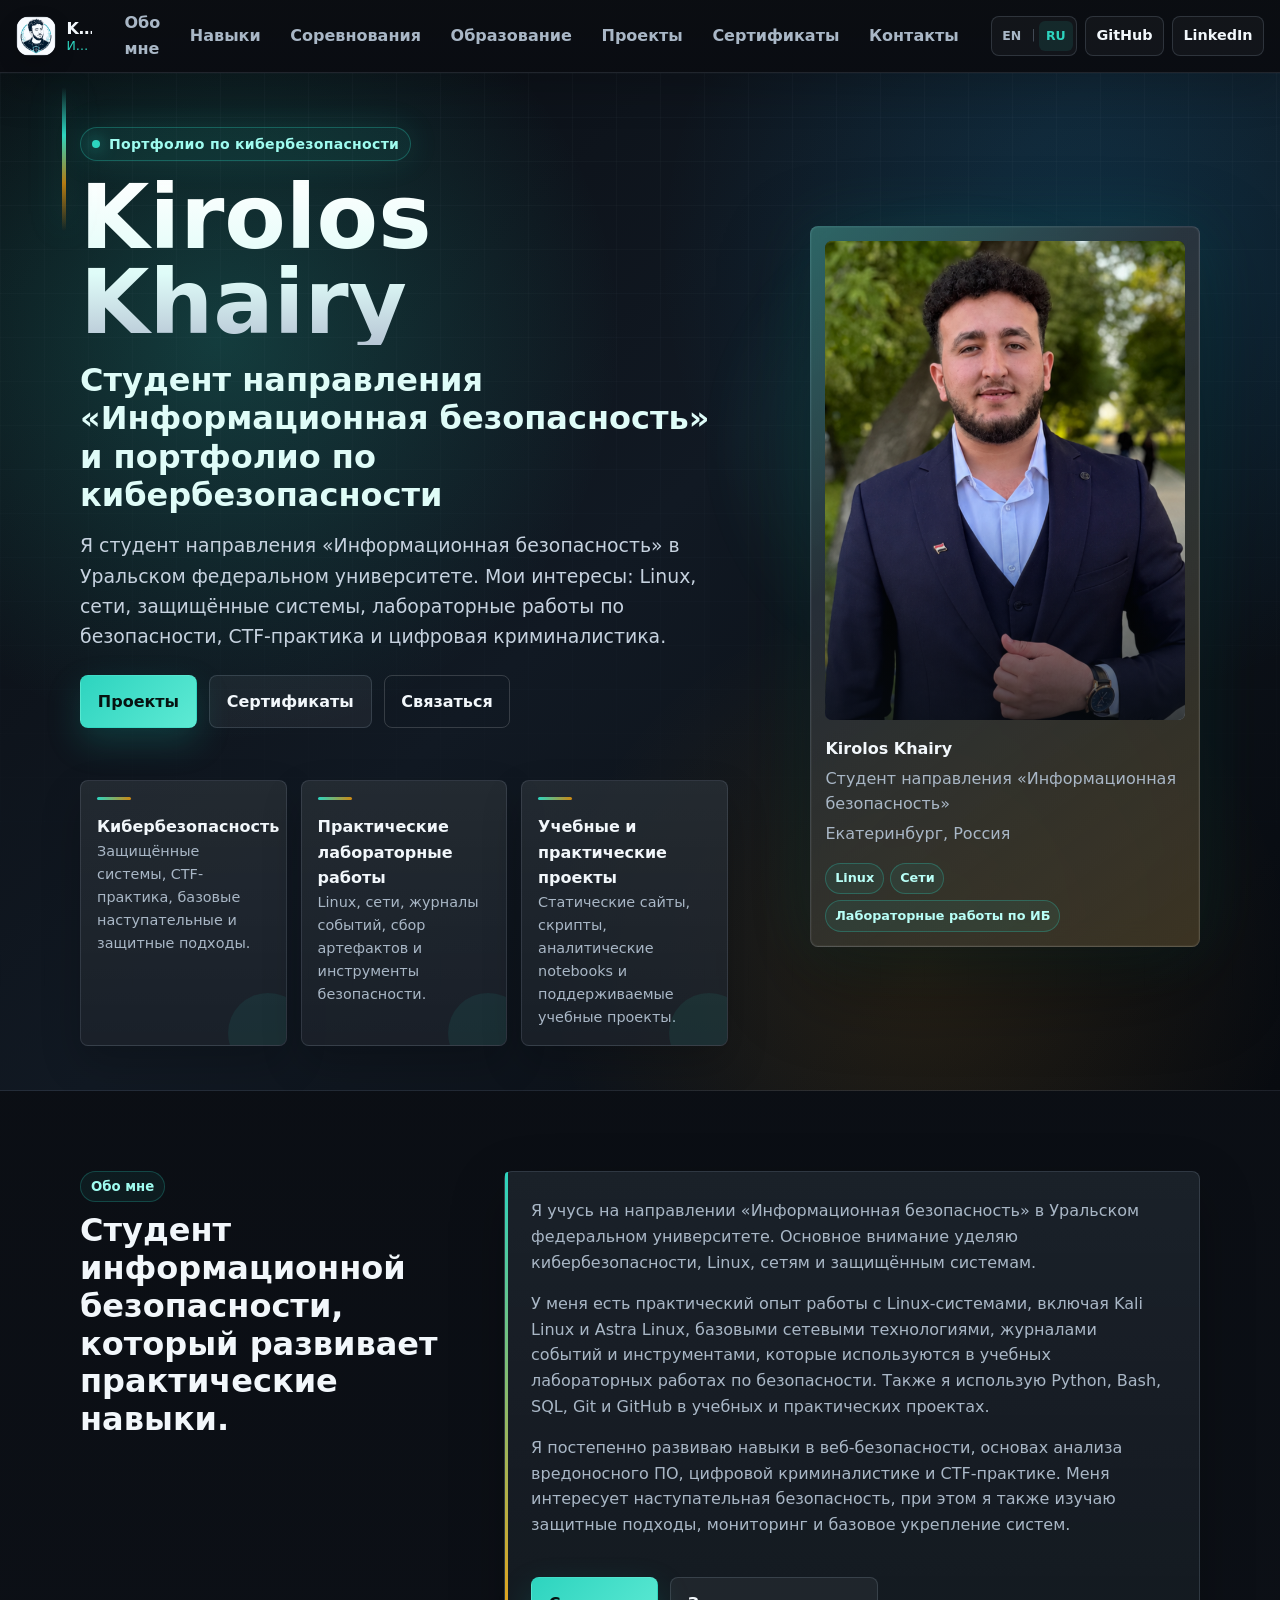
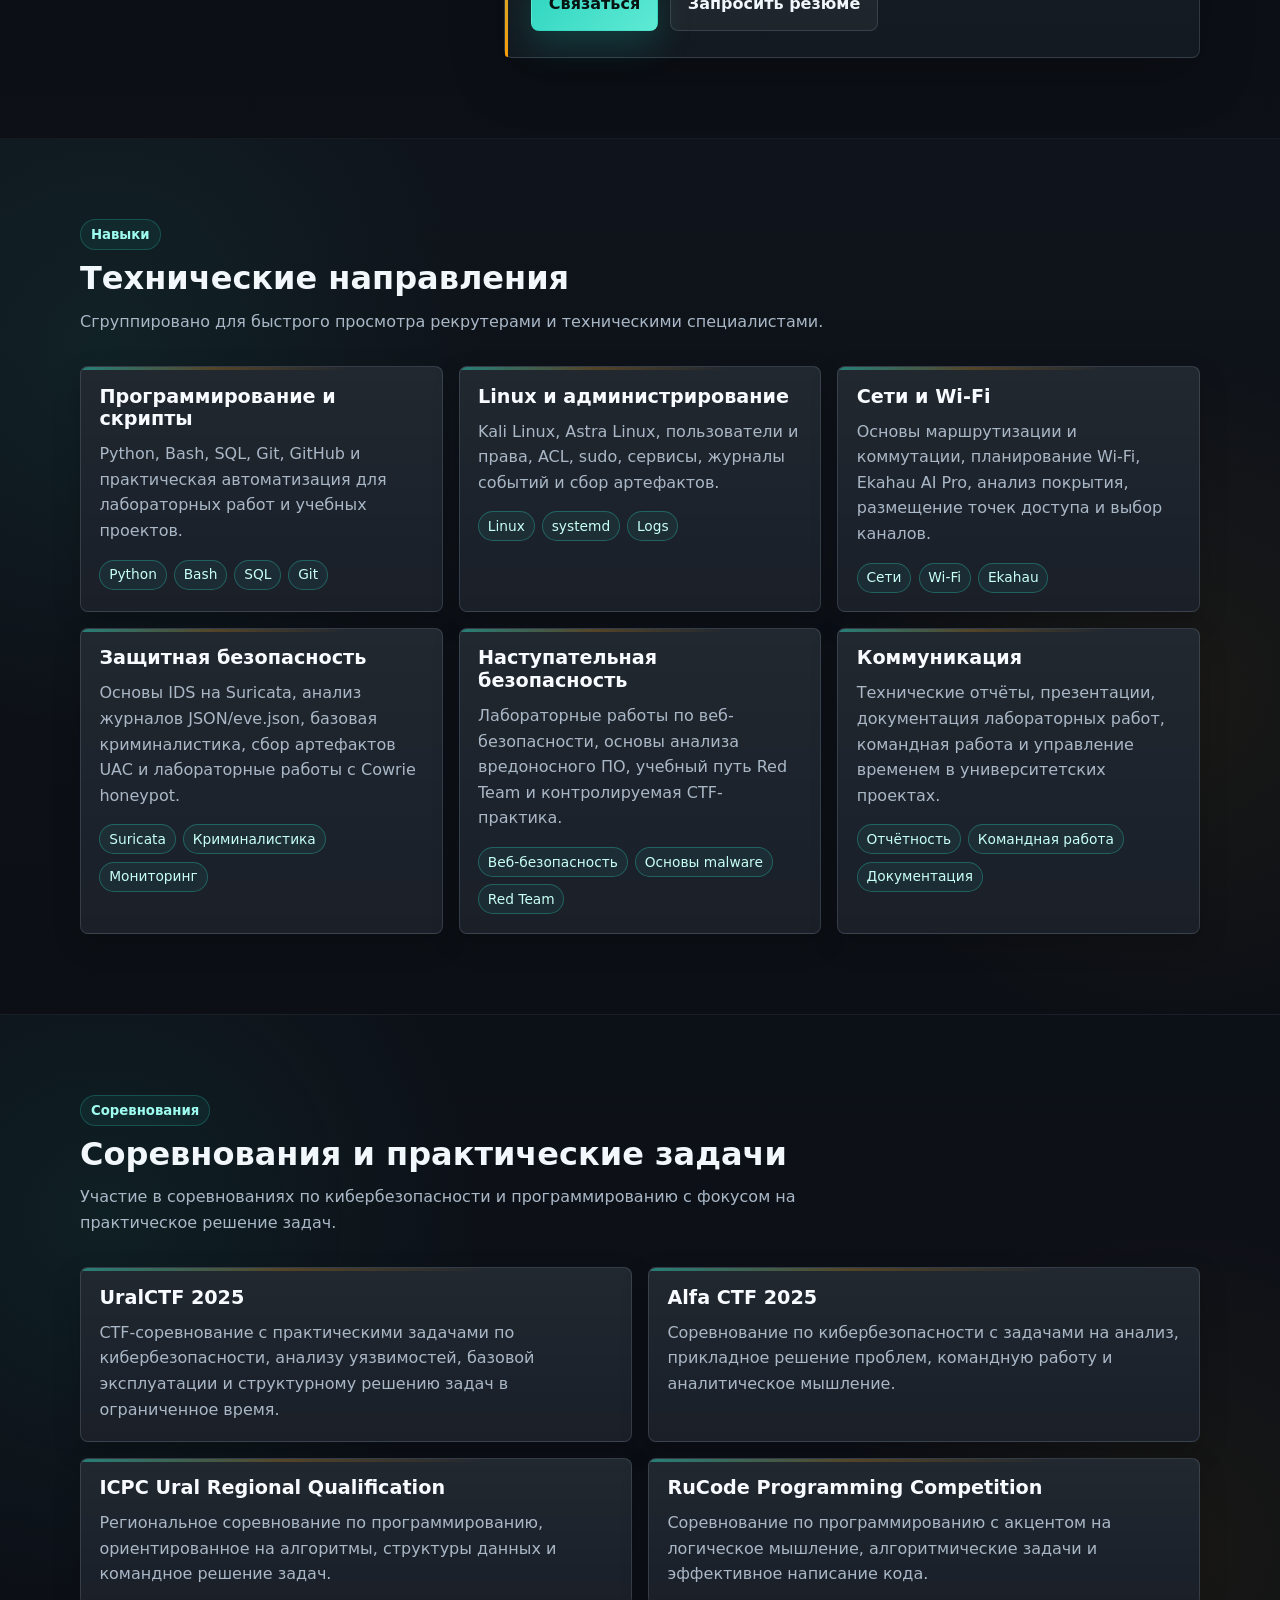
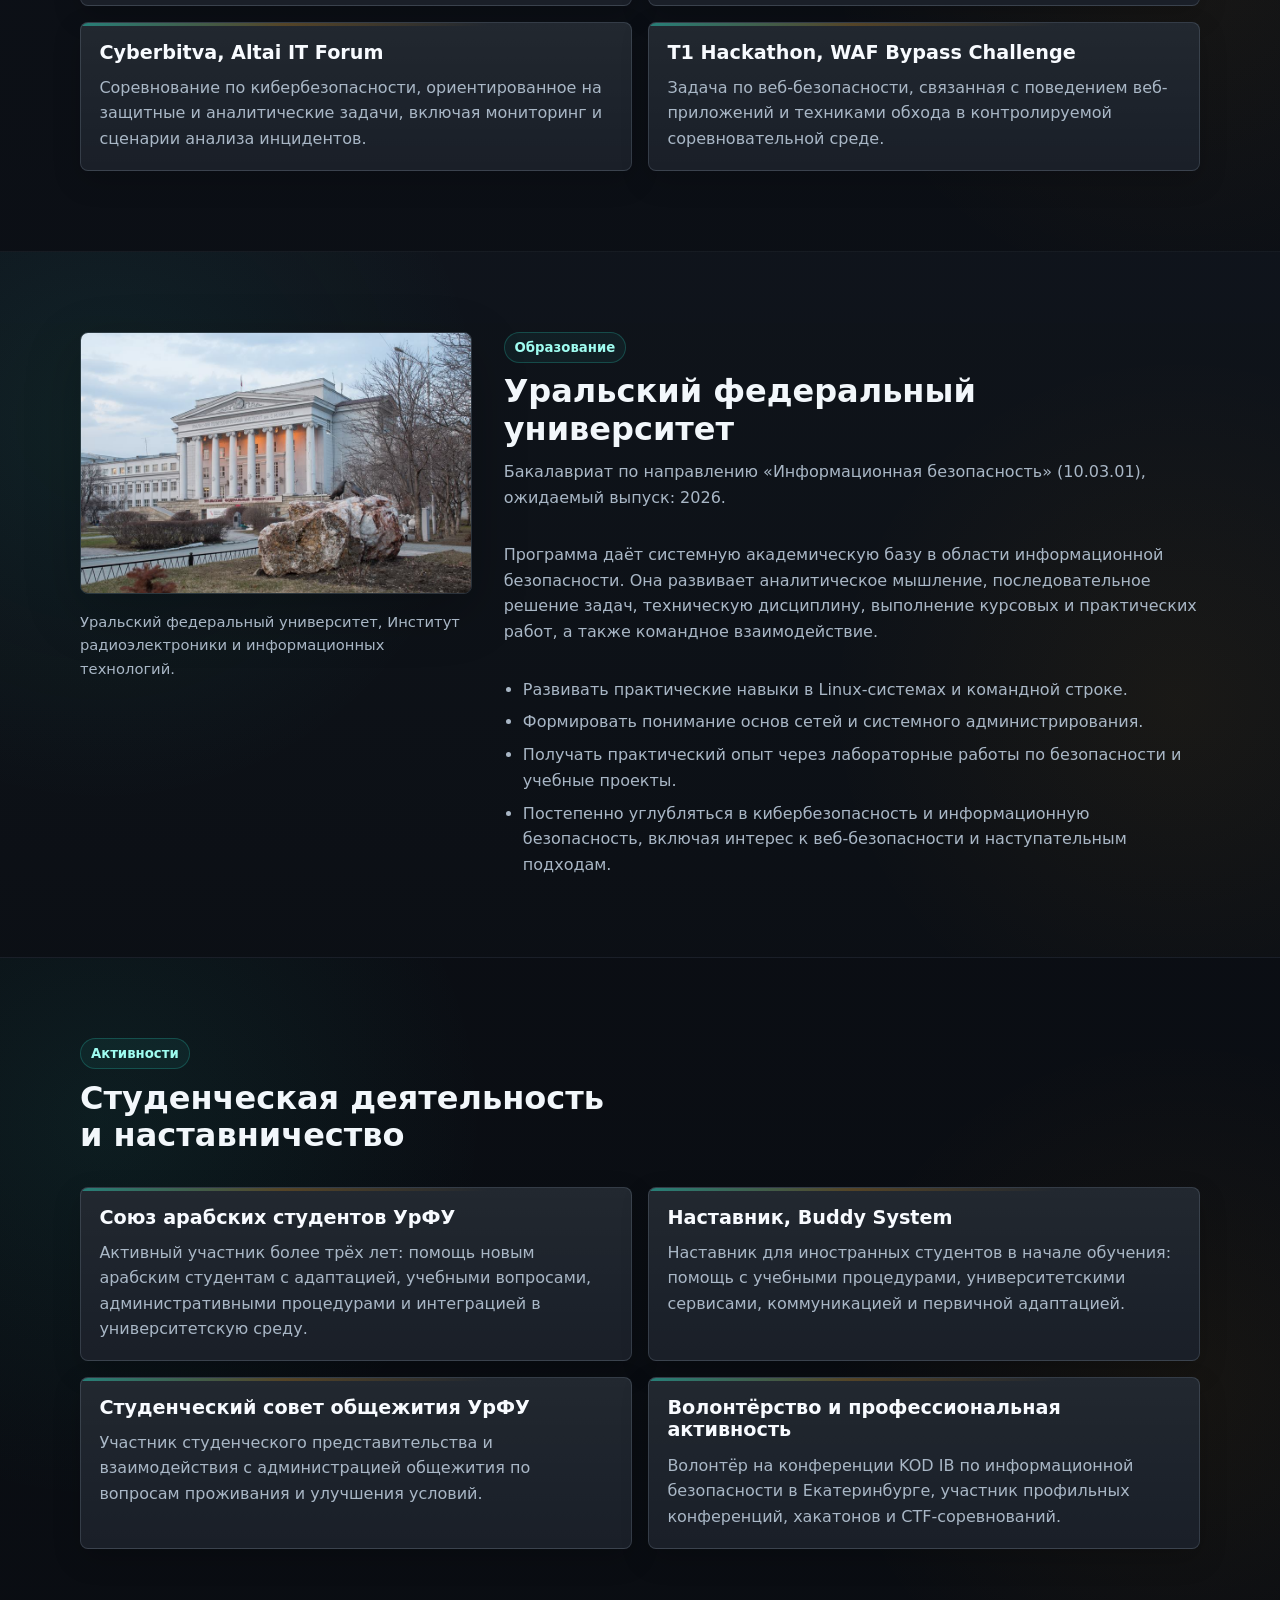
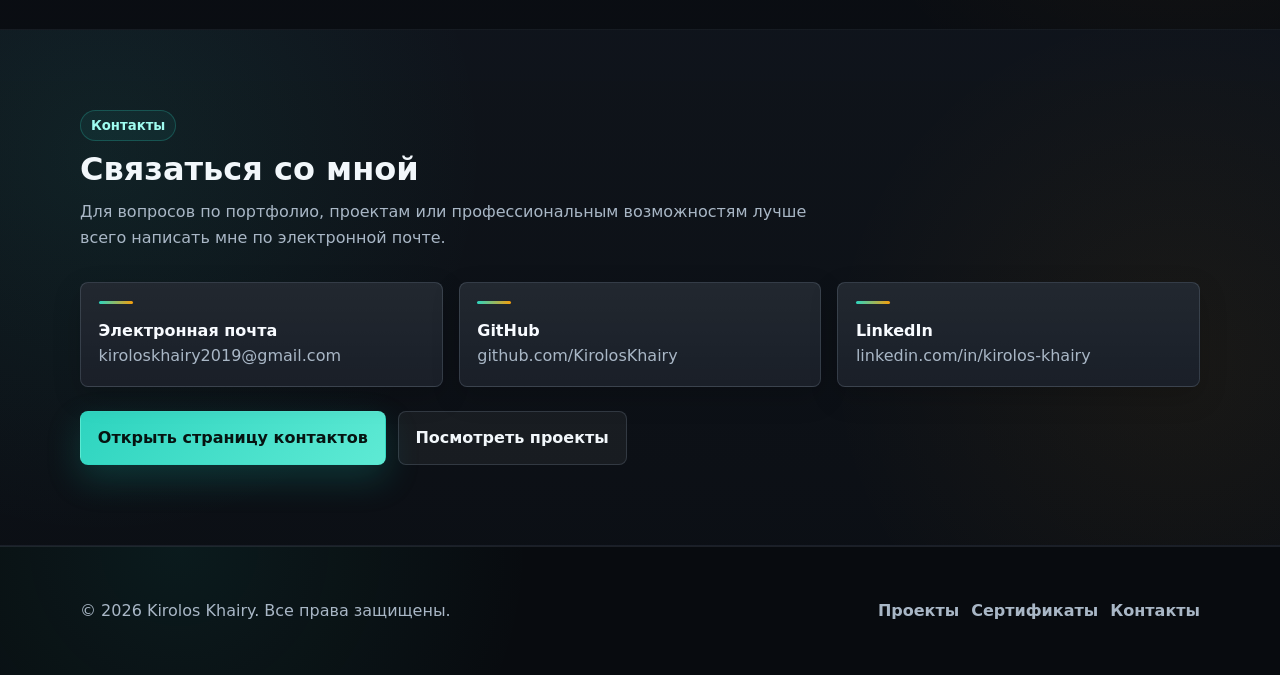
==== commit da82bac9: "after cheamg the photo 3" ====
--- a/ru/index.html
+++ b/ru/index.html
@@ -32,7 +32,7 @@
   <link rel="shortcut icon" href="/images/favicon-32.png?v=20260512-5" type="image/png">
   <link rel="apple-touch-icon" href="/images/apple-touch-icon.png?v=20260512-5">
   <link rel="manifest" href="/site.webmanifest?v=20260512-5">
-  <link rel="preload" href="/images/kirolos-profile.jpg?v=20260512-3" as="image">
+  <link rel="preload" href="/images/kirolos-profile.png?v=20260512-3" as="image">
   <link rel="stylesheet" href="/css/site.css">
   <script defer src="/Scripts/scripts.js"></script>
 </head>
@@ -88,7 +88,7 @@
         </div>
         <aside class="profile-card hero-profile" aria-label="Краткая информация">
           <div class="profile-frame">
-            <img src="/images/kirolos-profile.jpg?v=20260512-3" width="480" height="640" alt="Портрет Kirolos Khairy">
+            <img src="/images/kirolos-profile.png" width="480" height="640" alt="Портрет Kirolos Khairy">
           </div>
           <div class="profile-meta">
             <strong>Kirolos Khairy</strong>
--- a/css/site.css
+++ b/css/site.css
@@ -370,11 +370,13 @@
   grid-template-columns: minmax(0, 1.08fr) minmax(310px, 0.68fr);
   gap: clamp(2rem, 5vw, 4.25rem);
   align-items: center;
+  min-width: 0;
 }
 
 .hero-copy {
   position: relative;
   max-width: 790px;
+  min-width: 0;
 }
 
 .hero-copy::before {
@@ -450,12 +452,13 @@
   max-width: 820px;
   font-size: clamp(3rem, 7vw, 6.1rem);
   line-height: 0.95;
-  letter-spacing: -0.03em;
+  letter-spacing: 0;
   text-wrap: balance;
   background: linear-gradient(180deg, #ffffff 0%, #dffcf8 58%, #b7c6d5 100%);
   -webkit-background-clip: text;
   background-clip: text;
   color: transparent;
+  overflow-wrap: break-word;
 }
 
 .hero-title-line {
@@ -466,6 +469,7 @@
   font-weight: 800;
   line-height: 1.2;
   text-wrap: balance;
+  overflow-wrap: break-word;
 }
 
 .hero-lead {
@@ -543,7 +547,9 @@
   position: relative;
   grid-column: 2;
   grid-row: 1 / span 2;
+  width: min(100%, 390px);
   max-width: 390px;
+  min-width: 0;
   justify-self: end;
   padding: 0.9rem;
   background:
@@ -1142,7 +1148,7 @@
 
   .hero-grid,
   .split {
-    grid-template-columns: 1fr;
+    grid-template-columns: minmax(0, 1fr);
   }
 
   .hero-copy::before {
@@ -1225,6 +1231,28 @@
     width: min(calc(100% - 2rem), var(--container));
   }
 
+  .nav {
+    gap: 0.55rem;
+  }
+
+  .brand {
+    gap: 0.55rem;
+  }
+
+  .brand-copy span {
+    display: none;
+  }
+
+  .language-switcher a {
+    padding-inline: 0.38rem;
+  }
+
+  .nav-toggle {
+    flex-basis: 40px;
+    width: 40px;
+    height: 40px;
+  }
+
   .hero {
     padding: 2.5rem 0 2rem;
   }
@@ -1287,14 +1315,46 @@
   }
 
   .button,
+  .button-row > .button,
+  .hero-actions > .button {
+    width: 100%;
+  }
+
   .button-row,
   .hero-actions {
     width: 100%;
-  }
-
-  .button-row,
-  .hero-actions {
+    flex-direction: column;
     align-items: stretch;
+  }
+}
+
+@media (max-width: 420px) {
+  .container,
+  .site-header .container {
+    width: min(calc(100% - 1.5rem), var(--container));
+  }
+
+  .hero h1 {
+    font-size: clamp(2.35rem, 12vw, 2.8rem);
+  }
+
+  .hero-title-line {
+    max-width: 28ch;
+    font-size: 1.04rem;
+  }
+
+  .hero-lead {
+    max-width: 100%;
+    font-size: 1rem;
+  }
+
+  .button {
+    padding-inline: 0.85rem;
+  }
+
+  .hero-profile {
+    width: min(100%, 320px);
+    padding: 0.75rem;
   }
 }
 
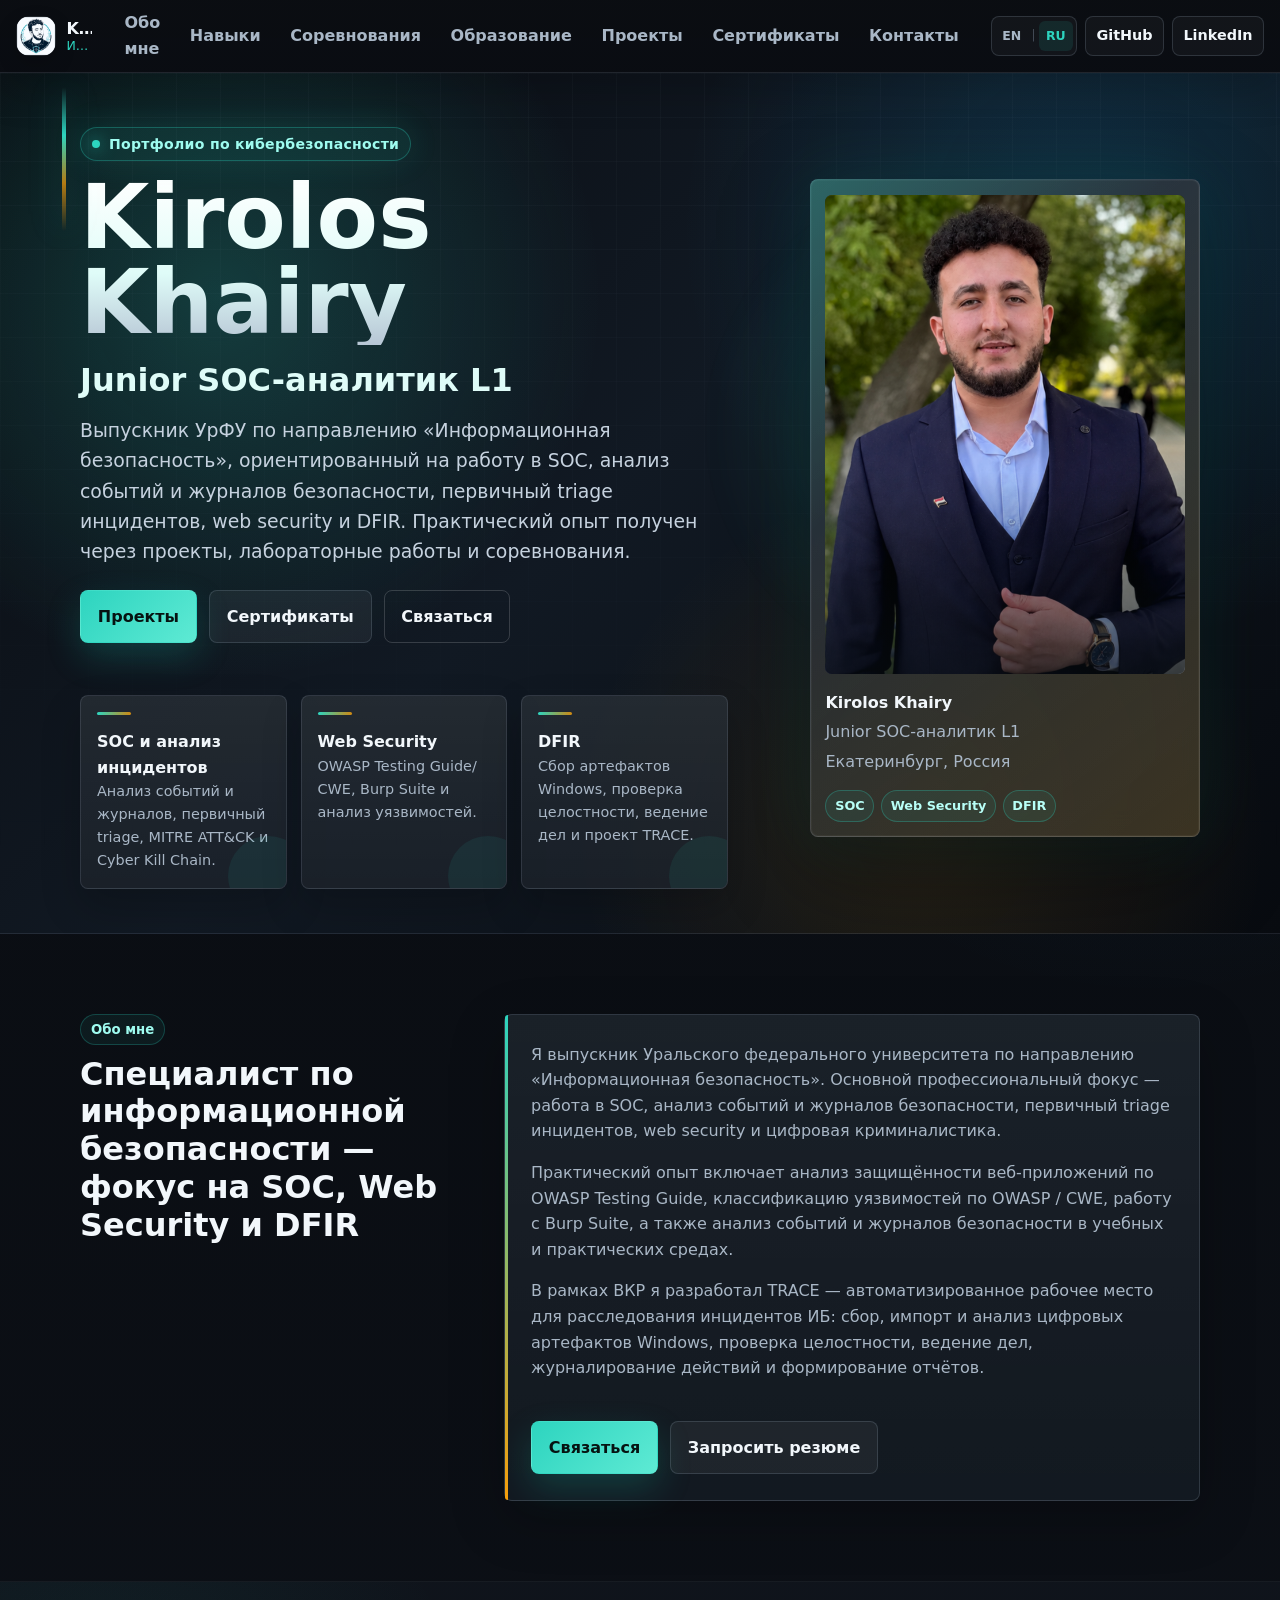
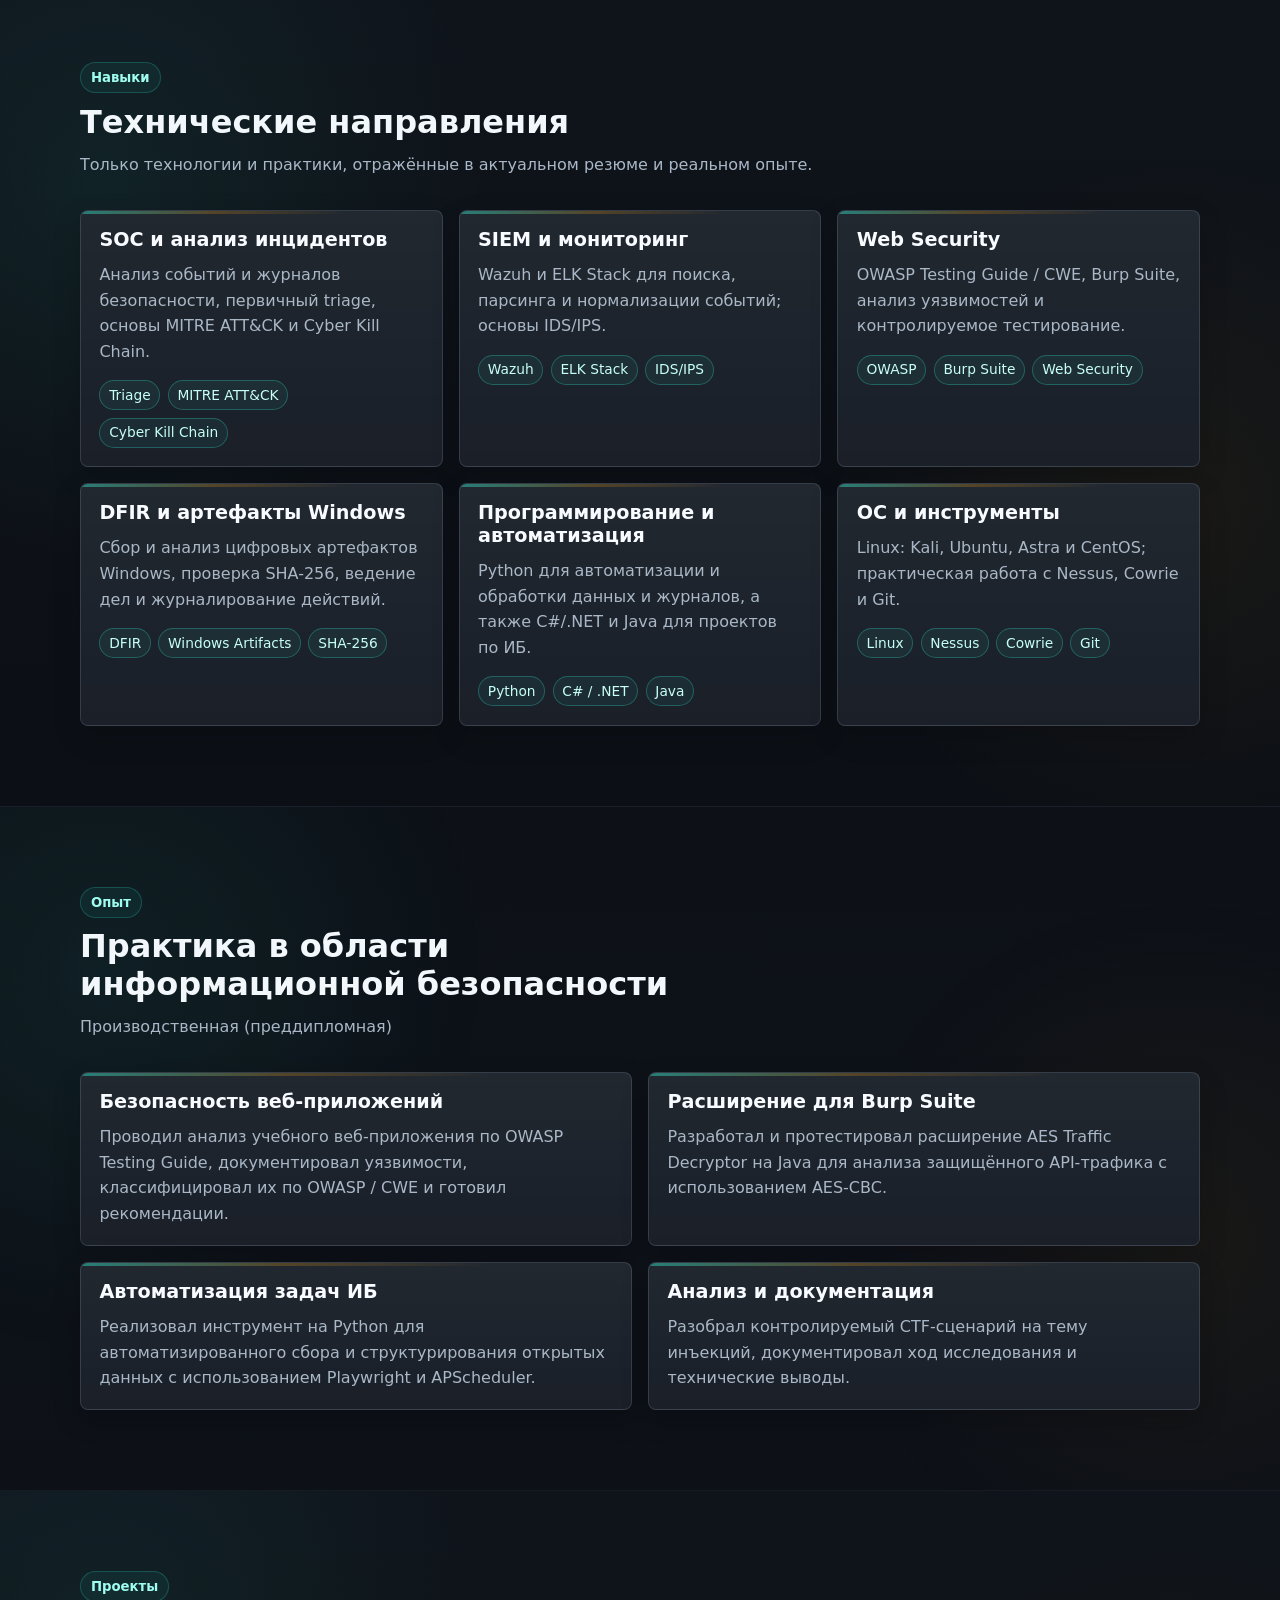
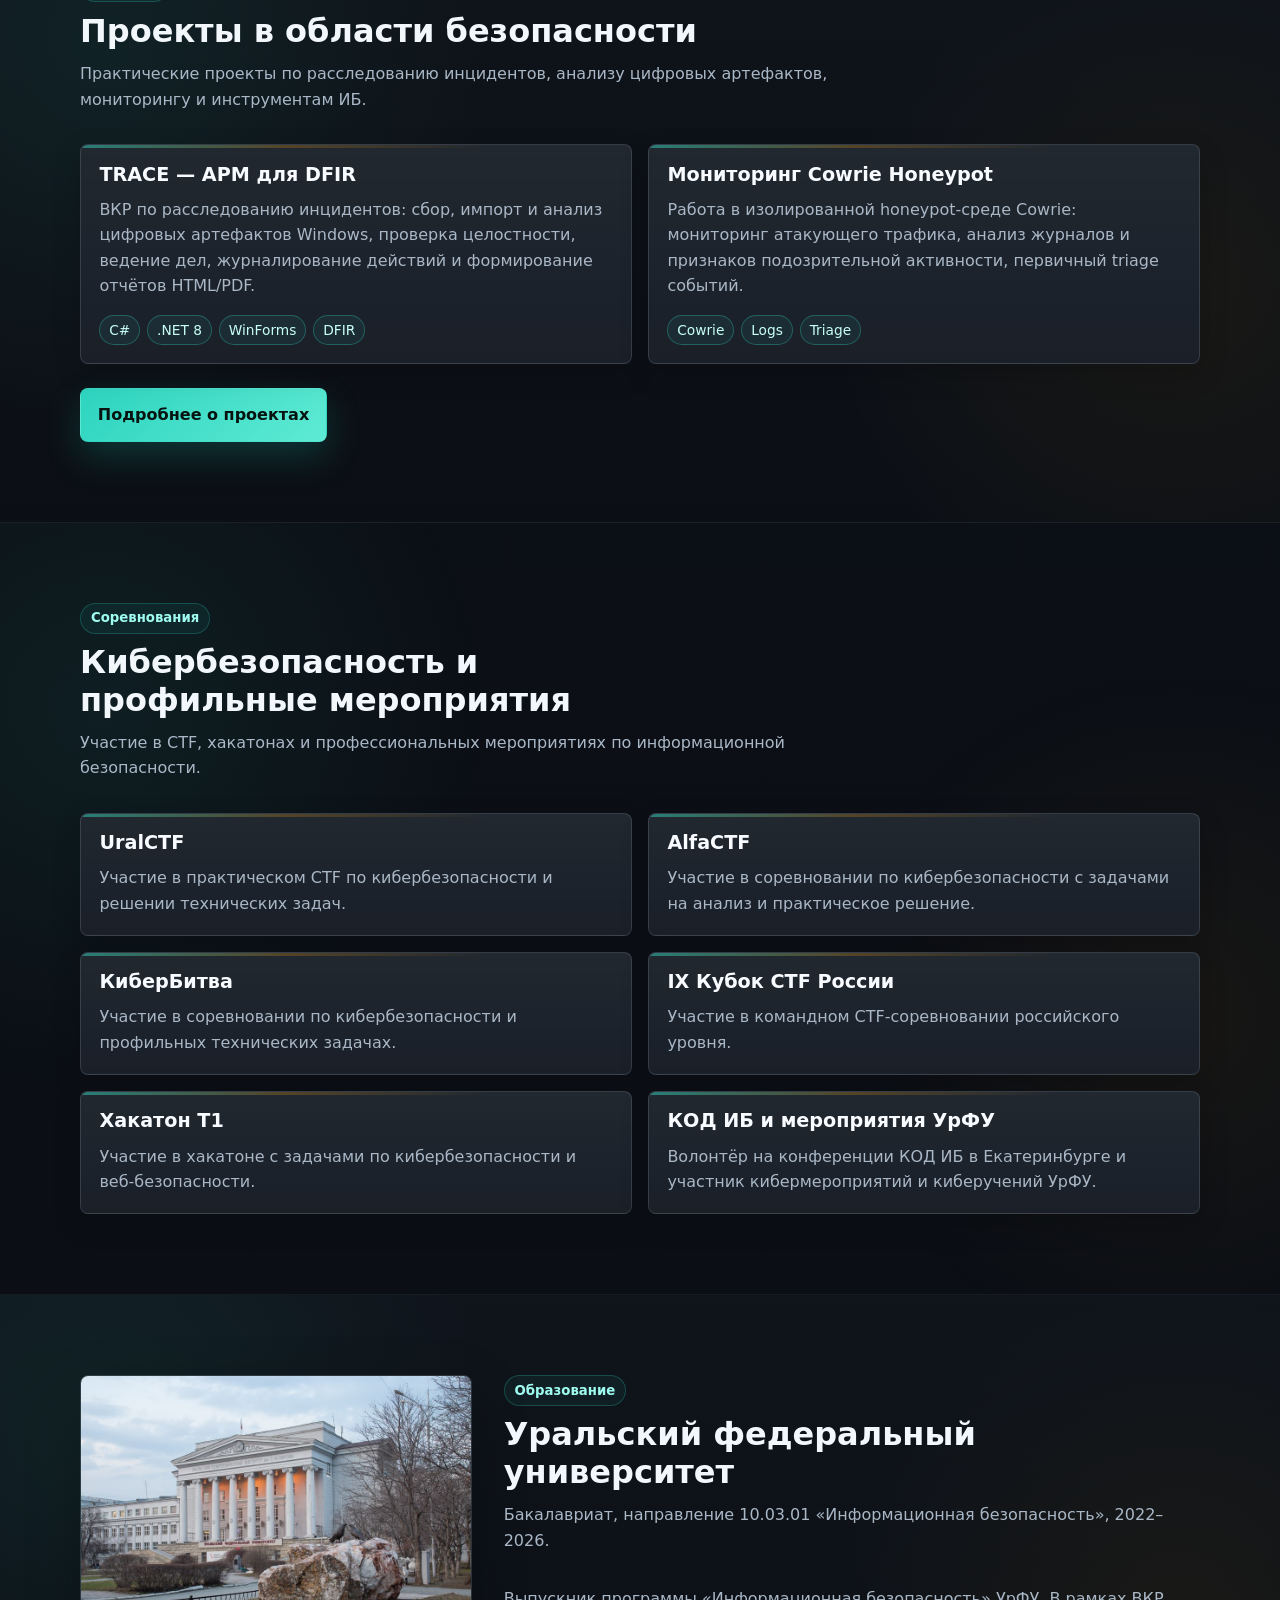
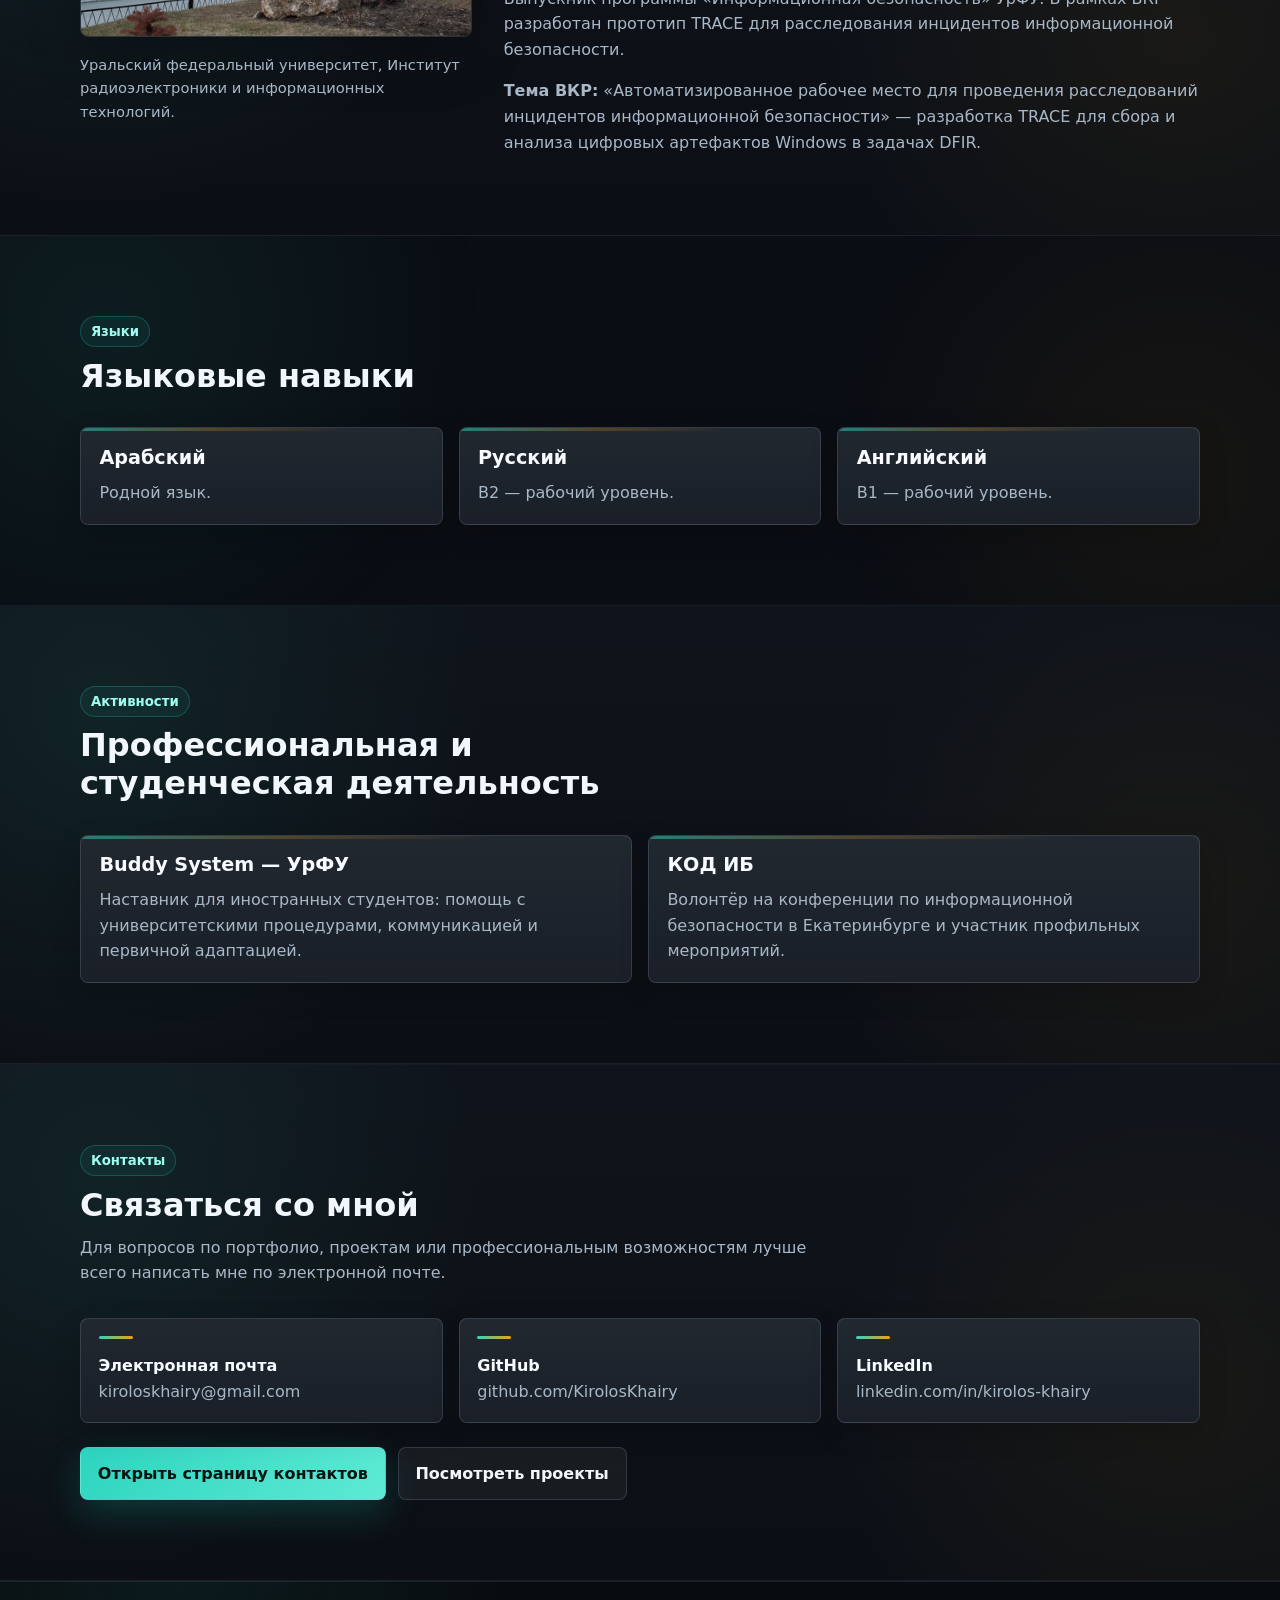
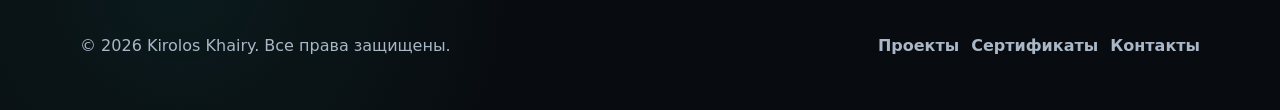
==== commit 18083017: "Update portfolio content and project pages" ====
--- a/ru/index.html
+++ b/ru/index.html
@@ -1,11 +1,14 @@
 <!DOCTYPE html>
 <html lang="ru">
+
 <head>
   <meta charset="utf-8">
   <meta name="viewport" content="width=device-width, initial-scale=1">
   <title>Kirolos Khairy — Портфолио по информационной безопасности и кибербезопасности</title>
-  <meta name="description" content="Студент направления «Информационная безопасность» в Уральском федеральном университете. Интересуюсь кибербезопасностью, Linux, сетями, лабораторными работами, CTF, цифровой криминалистикой и защитой систем.">
-  <meta name="keywords" content="Kirolos Khairy, портфолио кибербезопасность, информационная безопасность, студент УрФУ, Linux, сети, лабораторные работы, CTF, цифровая криминалистика, защита систем">
+  <meta name="description"
+    content="Junior SOC-аналитик L1, выпускник УрФУ по направлению «Информационная безопасность». Фокус — анализ событий и журналов, web security, DFIR и реагирование на инциденты.">
+  <meta name="keywords"
+    content="Kirolos Khairy, портфолио кибербезопасность, Junior аналитик SOC L1, УрФУ, web security, DFIR, Wazuh, Burp Suite">
   <meta name="theme-color" content="#101114">
   <link rel="canonical" href="https://kiroloskhairy.com/ru/">
   <link rel="alternate" hreflang="en" href="https://kiroloskhairy.com/">
@@ -16,7 +19,8 @@
   <meta property="og:locale" content="ru_RU">
   <meta property="og:locale:alternate" content="en_US">
   <meta property="og:title" content="Kirolos Khairy — Портфолио по информационной безопасности и кибербезопасности">
-  <meta property="og:description" content="Студент направления «Информационная безопасность» в Уральском федеральном университете. Интересуюсь кибербезопасностью, Linux, сетями, лабораторными работами, CTF, цифровой криминалистикой и защитой систем.">
+  <meta property="og:description"
+    content="Junior SOC-аналитик L1, выпускник УрФУ по направлению «Информационная безопасность». Фокус — анализ событий и журналов, web security, DFIR и реагирование на инциденты.">
   <meta property="og:url" content="https://kiroloskhairy.com/ru/">
   <meta property="og:image" content="https://kiroloskhairy.com/images/social-card.jpg?v=20260512-3">
   <meta property="og:image:secure_url" content="https://kiroloskhairy.com/images/social-card.jpg?v=20260512-3">
@@ -25,7 +29,8 @@
   <meta property="og:image:height" content="630">
   <meta name="twitter:card" content="summary_large_image">
   <meta name="twitter:title" content="Kirolos Khairy — Портфолио по информационной безопасности и кибербезопасности">
-  <meta name="twitter:description" content="Студент направления «Информационная безопасность» в УрФУ. Интересуюсь кибербезопасностью, Linux, сетями, CTF, цифровой криминалистикой и защитой систем.">
+  <meta name="twitter:description"
+    content="Junior SOC-аналитик L1, выпускник УрФУ по направлению «Информационная безопасность». Фокус — анализ событий и журналов, web security, DFIR и реагирование на инциденты.">
   <meta name="twitter:image" content="https://kiroloskhairy.com/images/social-card.jpg?v=20260512-3">
 
   <link rel="icon" href="/images/favicon-32.png?v=20260512-5" sizes="32x32" type="image/png">
@@ -36,6 +41,7 @@
   <link rel="stylesheet" href="/css/site.css">
   <script defer src="/Scripts/scripts.js"></script>
 </head>
+
 <body>
   <a class="skip-link" href="#main">Перейти к основному содержанию</a>
 
@@ -48,7 +54,9 @@
           <span>Информационная безопасность</span>
         </span>
       </a>
-      <button class="nav-toggle" id="menu-toggle" type="button" aria-label="Открыть меню навигации" data-open-label="Открыть меню навигации" data-close-label="Закрыть меню навигации" aria-expanded="false" aria-controls="primary-nav">
+      <button class="nav-toggle" id="menu-toggle" type="button" aria-label="Открыть меню навигации"
+        data-open-label="Открыть меню навигации" data-close-label="Закрыть меню навигации" aria-expanded="false"
+        aria-controls="primary-nav">
         <span class="nav-toggle-bars" aria-hidden="true"></span>
       </button>
       <ul class="nav-menu" id="primary-nav">
@@ -66,8 +74,10 @@
           <span aria-hidden="true">|</span>
           <a href="/ru/" hreflang="ru" lang="ru" aria-current="true">RU</a>
         </div>
-        <a class="social-link" href="https://github.com/KirolosKhairy" target="_blank" rel="noopener noreferrer">GitHub</a>
-        <a class="social-link" href="https://www.linkedin.com/in/kirolos-khairy/" target="_blank" rel="noopener noreferrer">LinkedIn</a>
+        <a class="social-link" href="https://github.com/KirolosKhairy" target="_blank"
+          rel="noopener noreferrer">GitHub</a>
+        <a class="social-link" href="https://www.linkedin.com/in/kirolos-khairy/" target="_blank"
+          rel="noopener noreferrer">LinkedIn</a>
       </div>
     </nav>
   </header>
@@ -78,8 +88,10 @@
         <div class="hero-copy">
           <p class="eyebrow hero-eyebrow">Портфолио по кибербезопасности</p>
           <h1>Kirolos Khairy</h1>
-          <p class="hero-title-line">Студент направления «Информационная безопасность»<br>и портфолио по кибербезопасности</p>
-          <p class="lead hero-lead">Я студент направления «Информационная безопасность» в Уральском федеральном университете. Мои интересы: Linux, сети, защищённые системы, лабораторные работы по безопасности, CTF-практика и цифровая криминалистика.</p>
+          <p class="hero-title-line">Junior SOC-аналитик L1</p>
+          <p class="lead hero-lead">Выпускник УрФУ по направлению «Информационная безопасность», ориентированный на
+            работу в SOC, анализ событий и журналов безопасности, первичный triage инцидентов, web security и DFIR.
+            Практический опыт получен через проекты, лабораторные работы и соревнования.</p>
           <div class="hero-actions" role="group" aria-label="Основные действия">
             <a class="button" href="/ru/pages/projects.html">Проекты</a>
             <a class="button secondary" href="/ru/pages/certifications.html">Сертификаты</a>
@@ -88,31 +100,31 @@
         </div>
         <aside class="profile-card hero-profile" aria-label="Краткая информация">
           <div class="profile-frame">
-            <img src="/images/kirolos-profile.png" width="480" height="640" alt="Портрет Kirolos Khairy">
+            <img src="/images/kirolos-profile.png?v=20260512-3" width="480" height="640" alt="Портрет Kirolos Khairy">
           </div>
           <div class="profile-meta">
             <strong>Kirolos Khairy</strong>
-            <span>Студент направления «Информационная безопасность»</span>
+            <span>Junior SOC-аналитик L1</span>
             <span>Екатеринбург, Россия</span>
           </div>
           <div class="profile-focus" role="group" aria-label="Текущие направления">
-            <span>Linux</span>
-            <span>Сети</span>
-            <span>Лабораторные работы по ИБ</span>
+            <span>SOC</span>
+            <span>Web Security</span>
+            <span>DFIR</span>
           </div>
         </aside>
         <div class="quick-facts">
           <div class="fact hero-fact">
-            <strong>Кибербезопасность</strong>
-            <span>Защищённые системы, CTF-практика, базовые наступательные и защитные подходы.</span>
+            <strong>SOC и анализ инцидентов</strong>
+            <span>Анализ событий и журналов, первичный triage, MITRE ATT&amp;CK и Cyber Kill Chain.</span>
           </div>
           <div class="fact hero-fact">
-            <strong>Практические лабораторные работы</strong>
-            <span>Linux, сети, журналы событий, сбор артефактов и инструменты безопасности.</span>
+            <strong>Web Security</strong>
+            <span>OWASP Testing Guide/ CWE, Burp Suite и анализ уязвимостей.</span>
           </div>
           <div class="fact hero-fact">
-            <strong>Учебные и практические проекты</strong>
-            <span>Статические сайты, скрипты, аналитические notebooks и поддерживаемые учебные проекты.</span>
+            <strong>DFIR</strong>
+            <span>Сбор артефактов Windows, проверка целостности, ведение дел и проект TRACE.</span>
           </div>
         </div>
       </div>
@@ -122,15 +134,22 @@
       <div class="container split about-layout">
         <div class="section-header">
           <p class="eyebrow">Обо мне</p>
-          <h2>Студент информационной безопасности, который развивает практические навыки.</h2>
+          <h2>Специалист по информационной безопасности — фокус на SOC, Web Security и DFIR</h2>
         </div>
         <div class="text-panel elevated-panel">
-          <p>Я учусь на направлении «Информационная безопасность» в Уральском федеральном университете. Основное внимание уделяю кибербезопасности, Linux, сетям и защищённым системам.</p>
-          <p>У меня есть практический опыт работы с Linux-системами, включая Kali Linux и Astra Linux, базовыми сетевыми технологиями, журналами событий и инструментами, которые используются в учебных лабораторных работах по безопасности. Также я использую Python, Bash, SQL, Git и GitHub в учебных и практических проектах.</p>
-          <p>Я постепенно развиваю навыки в веб-безопасности, основах анализа вредоносного ПО, цифровой криминалистике и CTF-практике. Меня интересует наступательная безопасность, при этом я также изучаю защитные подходы, мониторинг и базовое укрепление систем.</p>
+          <p>Я выпускник Уральского федерального университета по направлению «Информационная безопасность». Основной
+            профессиональный фокус — работа в SOC, анализ событий и журналов безопасности, первичный triage инцидентов,
+            web security и цифровая криминалистика.</p>
+          <p>Практический опыт включает анализ защищённости веб-приложений по OWASP Testing Guide, классификацию
+            уязвимостей по OWASP / CWE, работу с Burp Suite, а также анализ событий и журналов безопасности в
+            учебных и практических средах.</p>
+          <p>В рамках ВКР я разработал TRACE — автоматизированное рабочее место для расследования инцидентов ИБ: сбор,
+            импорт и анализ цифровых артефактов Windows, проверка целостности, ведение дел, журналирование действий и
+            формирование отчётов.</p>
           <div class="button-row">
             <a class="button" href="/ru/pages/contact.html">Связаться</a>
-            <a class="button secondary" href="mailto:kiroloskhairy2019@gmail.com?subject=CV%20Request%20-%20Kirolos%20Khairy">Запросить резюме</a>
+            <a class="button secondary"
+              href="mailto:kiroloskhairy@gmail.com?subject=CV%20Request%20-%20Kirolos%20Khairy">Запросить резюме</a>
           </div>
         </div>
       </div>
@@ -141,64 +160,134 @@
         <div class="section-header">
           <p class="eyebrow">Навыки</p>
           <h2>Технические направления</h2>
-          <p>Сгруппировано для быстрого просмотра рекрутерами и техническими специалистами.</p>
+          <p>Только технологии и практики, отражённые в актуальном резюме и реальном опыте.</p>
         </div>
         <div class="card-grid">
           <article class="card">
-            <h3>Программирование и скрипты</h3>
-            <p>Python, Bash, SQL, Git, GitHub и практическая автоматизация для лабораторных работ и учебных проектов.</p>
+            <h3>SOC и анализ инцидентов</h3>
+            <p>Анализ событий и журналов безопасности, первичный triage, основы MITRE ATT&amp;CK и Cyber Kill Chain.</p>
+            <div class="tags">
+              <span class="tag">Triage</span>
+              <span class="tag">MITRE ATT&amp;CK</span>
+              <span class="tag">Cyber Kill Chain</span>
+            </div>
+          </article>
+          <article class="card">
+            <h3>SIEM и мониторинг</h3>
+            <p>Wazuh и ELK Stack для поиска, парсинга и нормализации событий; основы IDS/IPS.</p>
+            <div class="tags">
+              <span class="tag">Wazuh</span>
+              <span class="tag">ELK Stack</span>
+              <span class="tag">IDS/IPS</span>
+            </div>
+          </article>
+          <article class="card">
+            <h3>Web Security</h3>
+            <p>OWASP Testing Guide / CWE, Burp Suite, анализ уязвимостей и контролируемое тестирование.
+            </p>
+            <div class="tags">
+              <span class="tag">OWASP</span>
+              <span class="tag">Burp Suite</span>
+              <span class="tag">Web Security</span>
+            </div>
+          </article>
+          <article class="card">
+            <h3>DFIR и артефакты Windows</h3>
+            <p>Сбор и анализ цифровых артефактов Windows, проверка SHA-256, ведение дел и журналирование действий.</p>
+            <div class="tags">
+              <span class="tag">DFIR</span>
+              <span class="tag">Windows Artifacts</span>
+              <span class="tag">SHA-256</span>
+            </div>
+          </article>
+          <article class="card">
+            <h3>Программирование и автоматизация</h3>
+            <p>Python для автоматизации и обработки данных и журналов, а также C#/.NET и Java для проектов по ИБ.</p>
             <div class="tags">
               <span class="tag">Python</span>
-              <span class="tag">Bash</span>
-              <span class="tag">SQL</span>
+              <span class="tag">C# / .NET</span>
+              <span class="tag">Java</span>
+            </div>
+          </article>
+          <article class="card">
+            <h3>ОС и инструменты</h3>
+            <p>Linux: Kali, Ubuntu, Astra и CentOS; практическая работа с Nessus, Cowrie и Git.</p>
+            <div class="tags">
+              <span class="tag">Linux</span>
+              <span class="tag">Nessus</span>
+              <span class="tag">Cowrie</span>
               <span class="tag">Git</span>
             </div>
           </article>
-          <article class="card">
-            <h3>Linux и администрирование</h3>
-            <p>Kali Linux, Astra Linux, пользователи и права, ACL, sudo, сервисы, журналы событий и сбор артефактов.</p>
-            <div class="tags">
-              <span class="tag">Linux</span>
-              <span class="tag">systemd</span>
+        </div>
+      </div>
+    </section>
+
+    <section class="section section-enhanced" id="experience">
+      <div class="container">
+        <div class="section-header">
+          <p class="eyebrow">Опыт</p>
+          <h2>Практика в области информационной безопасности</h2>
+          <p>Производственная (преддипломная)</p>
+        </div>
+        <div class="card-grid two">
+          <article class="card">
+            <h3>Безопасность веб-приложений</h3>
+            <p>Проводил анализ учебного веб-приложения по OWASP Testing Guide, документировал уязвимости,
+              классифицировал их по OWASP / CWE и готовил рекомендации.</p>
+          </article>
+          <article class="card">
+            <h3>Расширение для Burp Suite</h3>
+            <p>Разработал и протестировал расширение AES Traffic Decryptor на Java для анализа защищённого API-трафика с
+              использованием AES-CBC.</p>
+          </article>
+          <article class="card">
+            <h3>Автоматизация задач ИБ</h3>
+            <p>Реализовал инструмент на Python для автоматизированного сбора и структурирования открытых данных с
+              использованием Playwright и APScheduler.</p>
+          </article>
+          <article class="card">
+            <h3>Анализ и документация</h3>
+            <p>Разобрал контролируемый CTF-сценарий на тему инъекций, документировал ход исследования и технические
+              выводы.</p>
+          </article>
+        </div>
+      </div>
+    </section>
+
+    <section class="section alt section-enhanced" id="projects">
+      <div class="container">
+        <div class="section-header">
+          <p class="eyebrow">Проекты</p>
+          <h2>Проекты в области безопасности</h2>
+          <p>Практические проекты по расследованию инцидентов, анализу цифровых артефактов, мониторингу и инструментам
+            ИБ.</p>
+        </div>
+        <div class="card-grid two">
+          <article class="card">
+            <h3>TRACE — АРМ для DFIR</h3>
+            <p>ВКР по расследованию инцидентов: сбор, импорт и анализ цифровых артефактов Windows, проверка целостности,
+              ведение дел, журналирование действий и формирование отчётов HTML/PDF.</p>
+            <div class="tags">
+              <span class="tag">C#</span>
+              <span class="tag">.NET 8</span>
+              <span class="tag">WinForms</span>
+              <span class="tag">DFIR</span>
+            </div>
+          </article>
+          <article class="card">
+            <h3>Мониторинг Cowrie Honeypot</h3>
+            <p>Работа в изолированной honeypot-среде Cowrie: мониторинг атакующего трафика, анализ журналов и признаков
+              подозрительной активности, первичный triage событий.</p>
+            <div class="tags">
+              <span class="tag">Cowrie</span>
               <span class="tag">Logs</span>
-            </div>
-          </article>
-          <article class="card">
-            <h3>Сети и Wi-Fi</h3>
-            <p>Основы маршрутизации и коммутации, планирование Wi-Fi, Ekahau AI Pro, анализ покрытия, размещение точек доступа и выбор каналов.</p>
-            <div class="tags">
-              <span class="tag">Сети</span>
-              <span class="tag">Wi-Fi</span>
-              <span class="tag">Ekahau</span>
-            </div>
-          </article>
-          <article class="card">
-            <h3>Защитная безопасность</h3>
-            <p>Основы IDS на Suricata, анализ журналов JSON/eve.json, базовая криминалистика, сбор артефактов UAC и лабораторные работы с Cowrie honeypot.</p>
-            <div class="tags">
-              <span class="tag">Suricata</span>
-              <span class="tag">Криминалистика</span>
-              <span class="tag">Мониторинг</span>
-            </div>
-          </article>
-          <article class="card">
-            <h3>Наступательная безопасность</h3>
-            <p>Лабораторные работы по веб-безопасности, основы анализа вредоносного ПО, учебный путь Red Team и контролируемая CTF-практика.</p>
-            <div class="tags">
-              <span class="tag">Веб-безопасность</span>
-              <span class="tag">Основы malware</span>
-              <span class="tag">Red Team</span>
-            </div>
-          </article>
-          <article class="card">
-            <h3>Коммуникация</h3>
-            <p>Технические отчёты, презентации, документация лабораторных работ, командная работа и управление временем в университетских проектах.</p>
-            <div class="tags">
-              <span class="tag">Отчётность</span>
-              <span class="tag">Командная работа</span>
-              <span class="tag">Документация</span>
-            </div>
-          </article>
+              <span class="tag">Triage</span>
+            </div>
+          </article>
+        </div>
+        <div class="button-row section-cta">
+          <a class="button" href="/ru/pages/projects.html">Подробнее о проектах</a>
         </div>
       </div>
     </section>
@@ -207,33 +296,33 @@
       <div class="container">
         <div class="section-header">
           <p class="eyebrow">Соревнования</p>
-          <h2>Соревнования и практические задачи</h2>
-          <p>Участие в соревнованиях по кибербезопасности и программированию с фокусом на практическое решение задач.</p>
+          <h2>Кибербезопасность и профильные мероприятия</h2>
+          <p>Участие в CTF, хакатонах и профессиональных мероприятиях по информационной безопасности.</p>
         </div>
         <div class="card-grid two">
           <article class="card">
-            <h3>UralCTF 2025</h3>
-            <p>CTF-соревнование с практическими задачами по кибербезопасности, анализу уязвимостей, базовой эксплуатации и структурному решению задач в ограниченное время.</p>
-          </article>
-          <article class="card">
-            <h3>Alfa CTF 2025</h3>
-            <p>Соревнование по кибербезопасности с задачами на анализ, прикладное решение проблем, командную работу и аналитическое мышление.</p>
-          </article>
-          <article class="card">
-            <h3>ICPC Ural Regional Qualification</h3>
-            <p>Региональное соревнование по программированию, ориентированное на алгоритмы, структуры данных и командное решение задач.</p>
-          </article>
-          <article class="card">
-            <h3>RuCode Programming Competition</h3>
-            <p>Соревнование по программированию с акцентом на логическое мышление, алгоритмические задачи и эффективное написание кода.</p>
-          </article>
-          <article class="card">
-            <h3>Cyberbitva, Altai IT Forum</h3>
-            <p>Соревнование по кибербезопасности, ориентированное на защитные и аналитические задачи, включая мониторинг и сценарии анализа инцидентов.</p>
-          </article>
-          <article class="card">
-            <h3>T1 Hackathon, WAF Bypass Challenge</h3>
-            <p>Задача по веб-безопасности, связанная с поведением веб-приложений и техниками обхода в контролируемой соревновательной среде.</p>
+            <h3>UralCTF</h3>
+            <p>Участие в практическом CTF по кибербезопасности и решении технических задач.</p>
+          </article>
+          <article class="card">
+            <h3>AlfaCTF</h3>
+            <p>Участие в соревновании по кибербезопасности с задачами на анализ и практическое решение.</p>
+          </article>
+          <article class="card">
+            <h3>КиберБитва</h3>
+            <p>Участие в соревновании по кибербезопасности и профильных технических задачах.</p>
+          </article>
+          <article class="card">
+            <h3>IX Кубок CTF России</h3>
+            <p>Участие в командном CTF-соревновании российского уровня.</p>
+          </article>
+          <article class="card">
+            <h3>Хакатон Т1</h3>
+            <p>Участие в хакатоне с задачами по кибербезопасности и веб-безопасности.</p>
+          </article>
+          <article class="card">
+            <h3>КОД ИБ и мероприятия УрФУ</h3>
+            <p>Волонтёр на конференции КОД ИБ в Екатеринбурге и участник кибермероприятий и киберучений УрФУ.</p>
           </article>
         </div>
       </div>
@@ -242,50 +331,67 @@
     <section class="section alt section-enhanced" id="education">
       <div class="container split">
         <div class="media-panel">
-          <img src="/images/urfu-campus.jpg?v=20260512-3" width="900" height="600" loading="lazy" alt="Здание кампуса Уральского федерального университета">
-          <p class="caption">Уральский федеральный университет, Институт радиоэлектроники и информационных технологий.</p>
+          <img src="/images/urfu-campus.jpg?v=20260512-3" width="900" height="600" loading="lazy"
+            alt="Здание кампуса Уральского федерального университета">
+          <p class="caption">Уральский федеральный университет, Институт радиоэлектроники и информационных технологий.
+          </p>
         </div>
         <div>
           <div class="section-header">
             <p class="eyebrow">Образование</p>
             <h2>Уральский федеральный университет</h2>
-            <p>Бакалавриат по направлению «Информационная безопасность» (10.03.01), ожидаемый выпуск: 2026.</p>
+            <p>Бакалавриат, направление 10.03.01 «Информационная безопасность», 2022–2026.</p>
           </div>
           <div class="text-panel">
-            <p>Программа даёт системную академическую базу в области информационной безопасности. Она развивает аналитическое мышление, последовательное решение задач, техническую дисциплину, выполнение курсовых и практических работ, а также командное взаимодействие.</p>
-            <ul class="list-clean">
-              <li>Развивать практические навыки в Linux-системах и командной строке.</li>
-              <li>Формировать понимание основ сетей и системного администрирования.</li>
-              <li>Получать практический опыт через лабораторные работы по безопасности и учебные проекты.</li>
-              <li>Постепенно углубляться в кибербезопасность и информационную безопасность, включая интерес к веб-безопасности и наступательным подходам.</li>
-            </ul>
-          </div>
-        </div>
-      </div>
-    </section>
-
-    <section class="section section-enhanced" id="activities">
+            <p>Выпускник программы «Информационная безопасность» УрФУ. В рамках ВКР разработан прототип TRACE для
+              расследования инцидентов информационной безопасности.</p>
+            <p><strong>Тема ВКР:</strong> «Автоматизированное рабочее место для проведения расследований инцидентов
+              информационной безопасности» — разработка TRACE для сбора и анализа цифровых артефактов Windows в задачах
+              DFIR.</p>
+          </div>
+        </div>
+      </div>
+    </section>
+
+    <section class="section section-enhanced" id="languages">
+      <div class="container">
+        <div class="section-header">
+          <p class="eyebrow">Языки</p>
+          <h2>Языковые навыки</h2>
+        </div>
+        <div class="card-grid">
+          <article class="card">
+            <h3>Арабский</h3>
+            <p>Родной язык.</p>
+          </article>
+          <article class="card">
+            <h3>Русский</h3>
+            <p>B2 — рабочий уровень.</p>
+          </article>
+          <article class="card">
+            <h3>Английский</h3>
+            <p>B1 — рабочий уровень.</p>
+          </article>
+        </div>
+      </div>
+    </section>
+
+    <section class="section alt section-enhanced" id="activities">
       <div class="container">
         <div class="section-header">
           <p class="eyebrow">Активности</p>
-          <h2>Студенческая деятельность и наставничество</h2>
+          <h2>Профессиональная и студенческая деятельность</h2>
         </div>
         <div class="card-grid two">
           <article class="card">
-            <h3>Союз арабских студентов УрФУ</h3>
-            <p>Активный участник более трёх лет: помощь новым арабским студентам с адаптацией, учебными вопросами, административными процедурами и интеграцией в университетскую среду.</p>
-          </article>
-          <article class="card">
-            <h3>Наставник, Buddy System</h3>
-            <p>Наставник для иностранных студентов в начале обучения: помощь с учебными процедурами, университетскими сервисами, коммуникацией и первичной адаптацией.</p>
-          </article>
-          <article class="card">
-            <h3>Студенческий совет общежития УрФУ</h3>
-            <p>Участник студенческого представительства и взаимодействия с администрацией общежития по вопросам проживания и улучшения условий.</p>
-          </article>
-          <article class="card">
-            <h3>Волонтёрство и профессиональная активность</h3>
-            <p>Волонтёр на конференции KOD IB по информационной безопасности в Екатеринбурге, участник профильных конференций, хакатонов и CTF-соревнований.</p>
+            <h3>Buddy System — УрФУ</h3>
+            <p>Наставник для иностранных студентов: помощь с университетскими процедурами, коммуникацией и первичной
+              адаптацией.</p>
+          </article>
+          <article class="card">
+            <h3>КОД ИБ</h3>
+            <p>Волонтёр на конференции по информационной безопасности в Екатеринбурге и участник профильных мероприятий.
+            </p>
           </article>
         </div>
       </div>
@@ -296,18 +402,20 @@
         <div class="section-header">
           <p class="eyebrow">Контакты</p>
           <h2>Связаться со мной</h2>
-          <p>Для вопросов по портфолио, проектам или профессиональным возможностям лучше всего написать мне по электронной почте.</p>
+          <p>Для вопросов по портфолио, проектам или профессиональным возможностям лучше всего написать мне по
+            электронной почте.</p>
         </div>
         <div class="contact-list">
-          <a class="contact-link" href="mailto:kiroloskhairy2019@gmail.com">
+          <a class="contact-link" href="mailto:kiroloskhairy@gmail.com">
             <strong>Электронная почта</strong>
-            <span>kiroloskhairy2019@gmail.com</span>
+            <span>kiroloskhairy@gmail.com</span>
           </a>
           <a class="contact-link" href="https://github.com/KirolosKhairy" target="_blank" rel="noopener noreferrer">
             <strong>GitHub</strong>
             <span>github.com/KirolosKhairy</span>
           </a>
-          <a class="contact-link" href="https://www.linkedin.com/in/kirolos-khairy/" target="_blank" rel="noopener noreferrer">
+          <a class="contact-link" href="https://www.linkedin.com/in/kirolos-khairy/" target="_blank"
+            rel="noopener noreferrer">
             <strong>LinkedIn</strong>
             <span>linkedin.com/in/kirolos-khairy</span>
           </a>
@@ -333,4 +441,5 @@
     </div>
   </footer>
 </body>
-</html>
+
+</html>
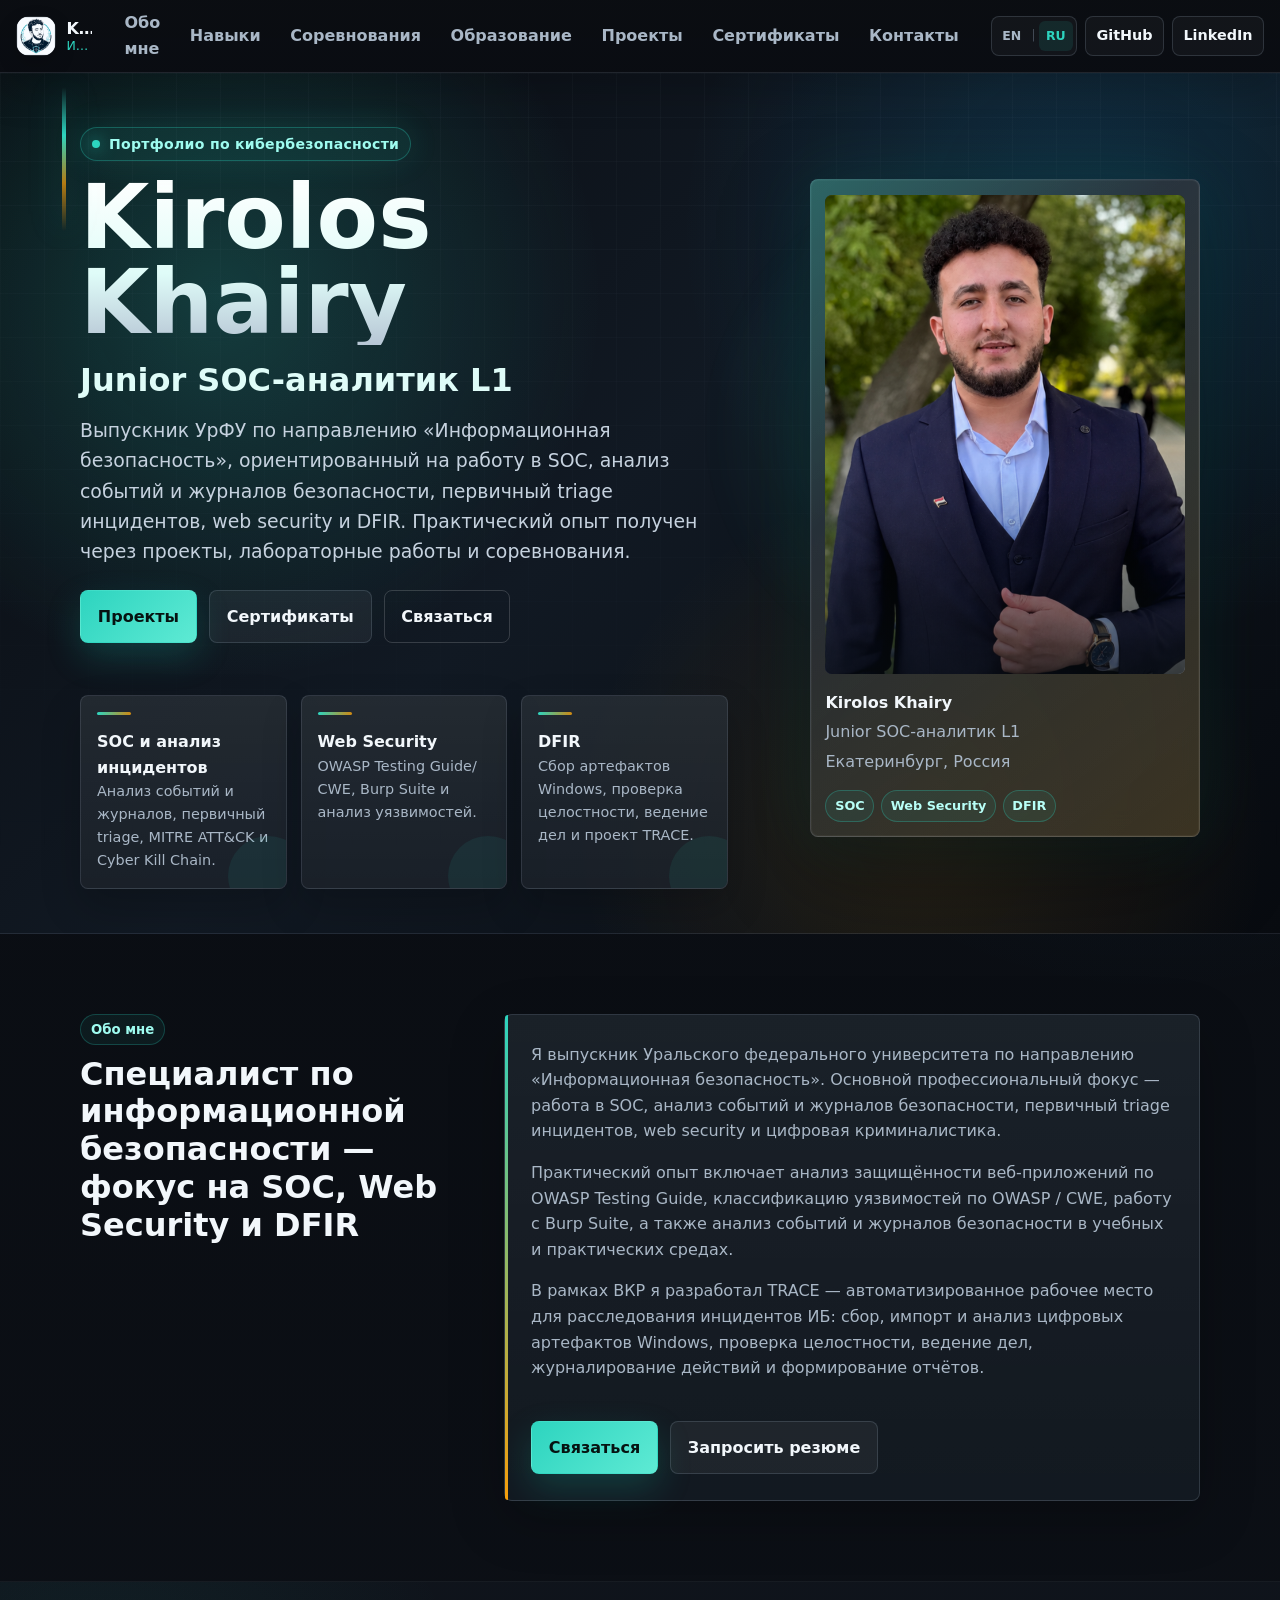
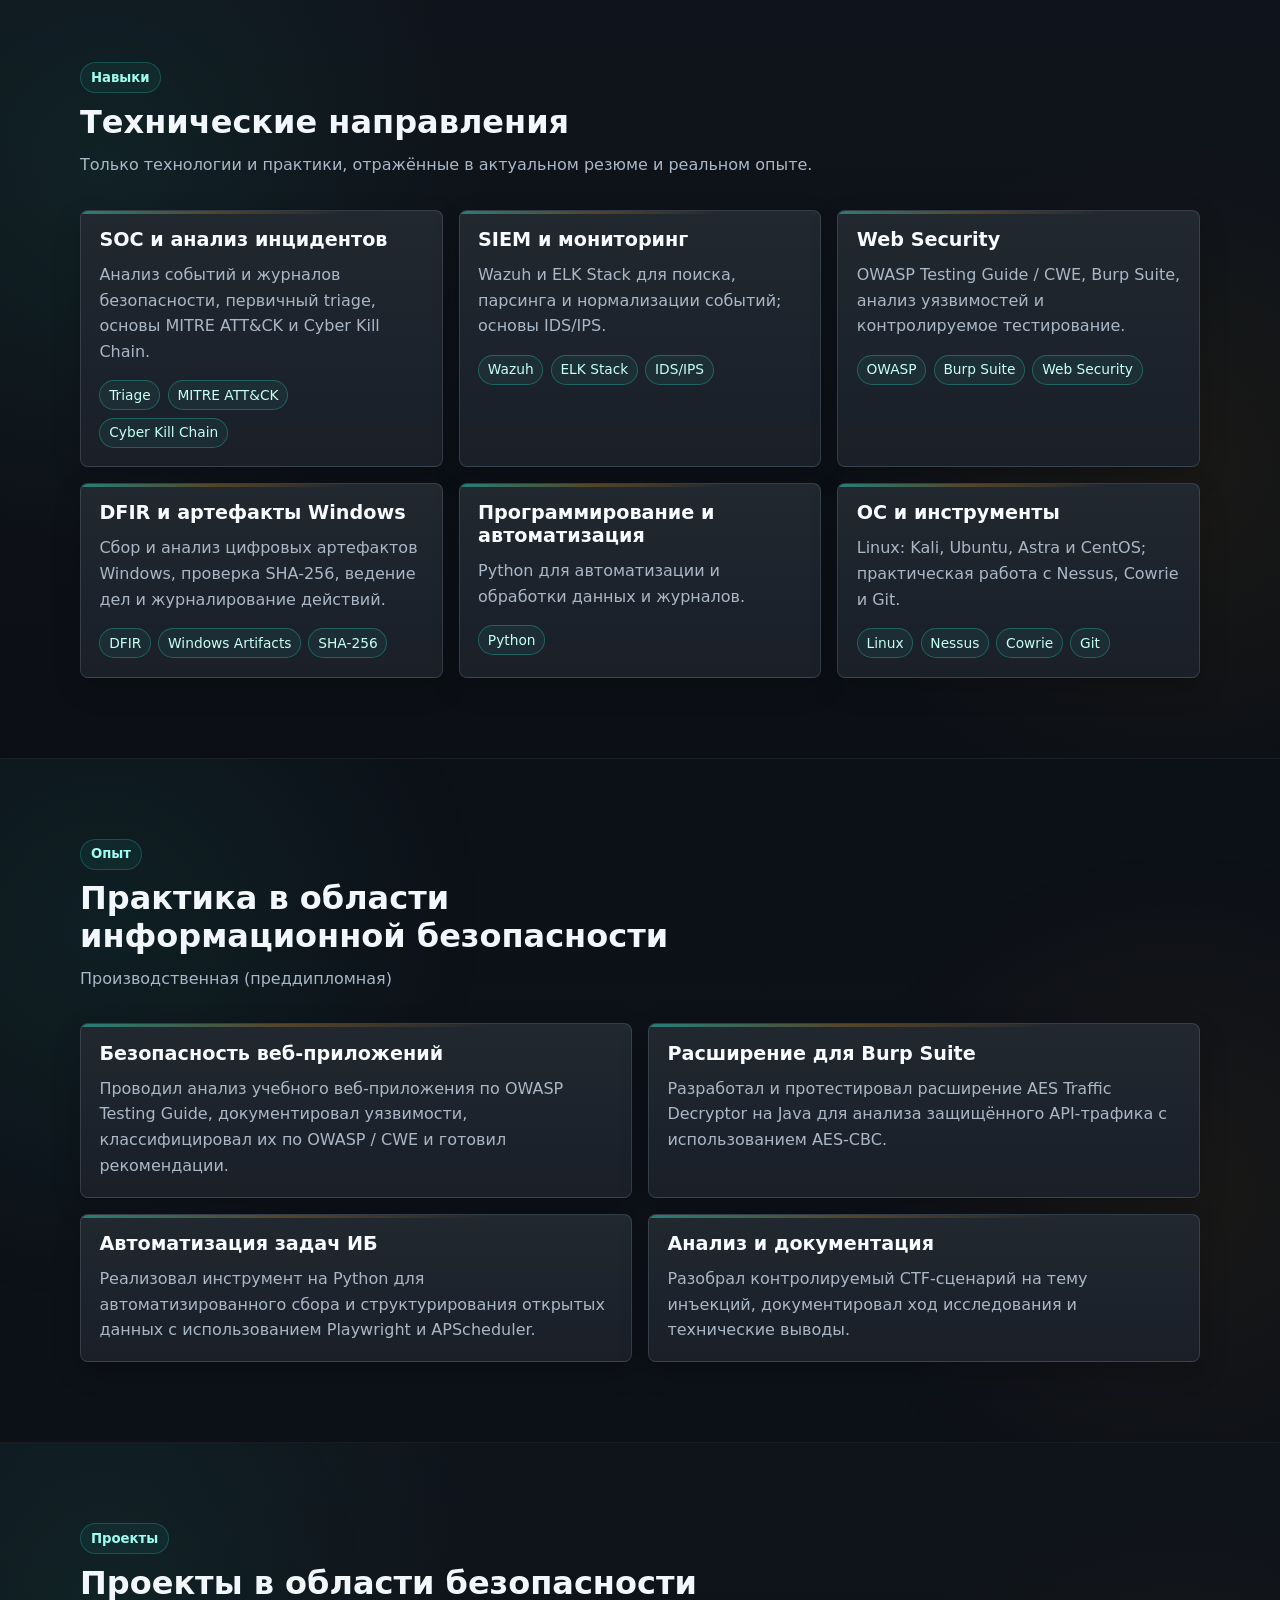
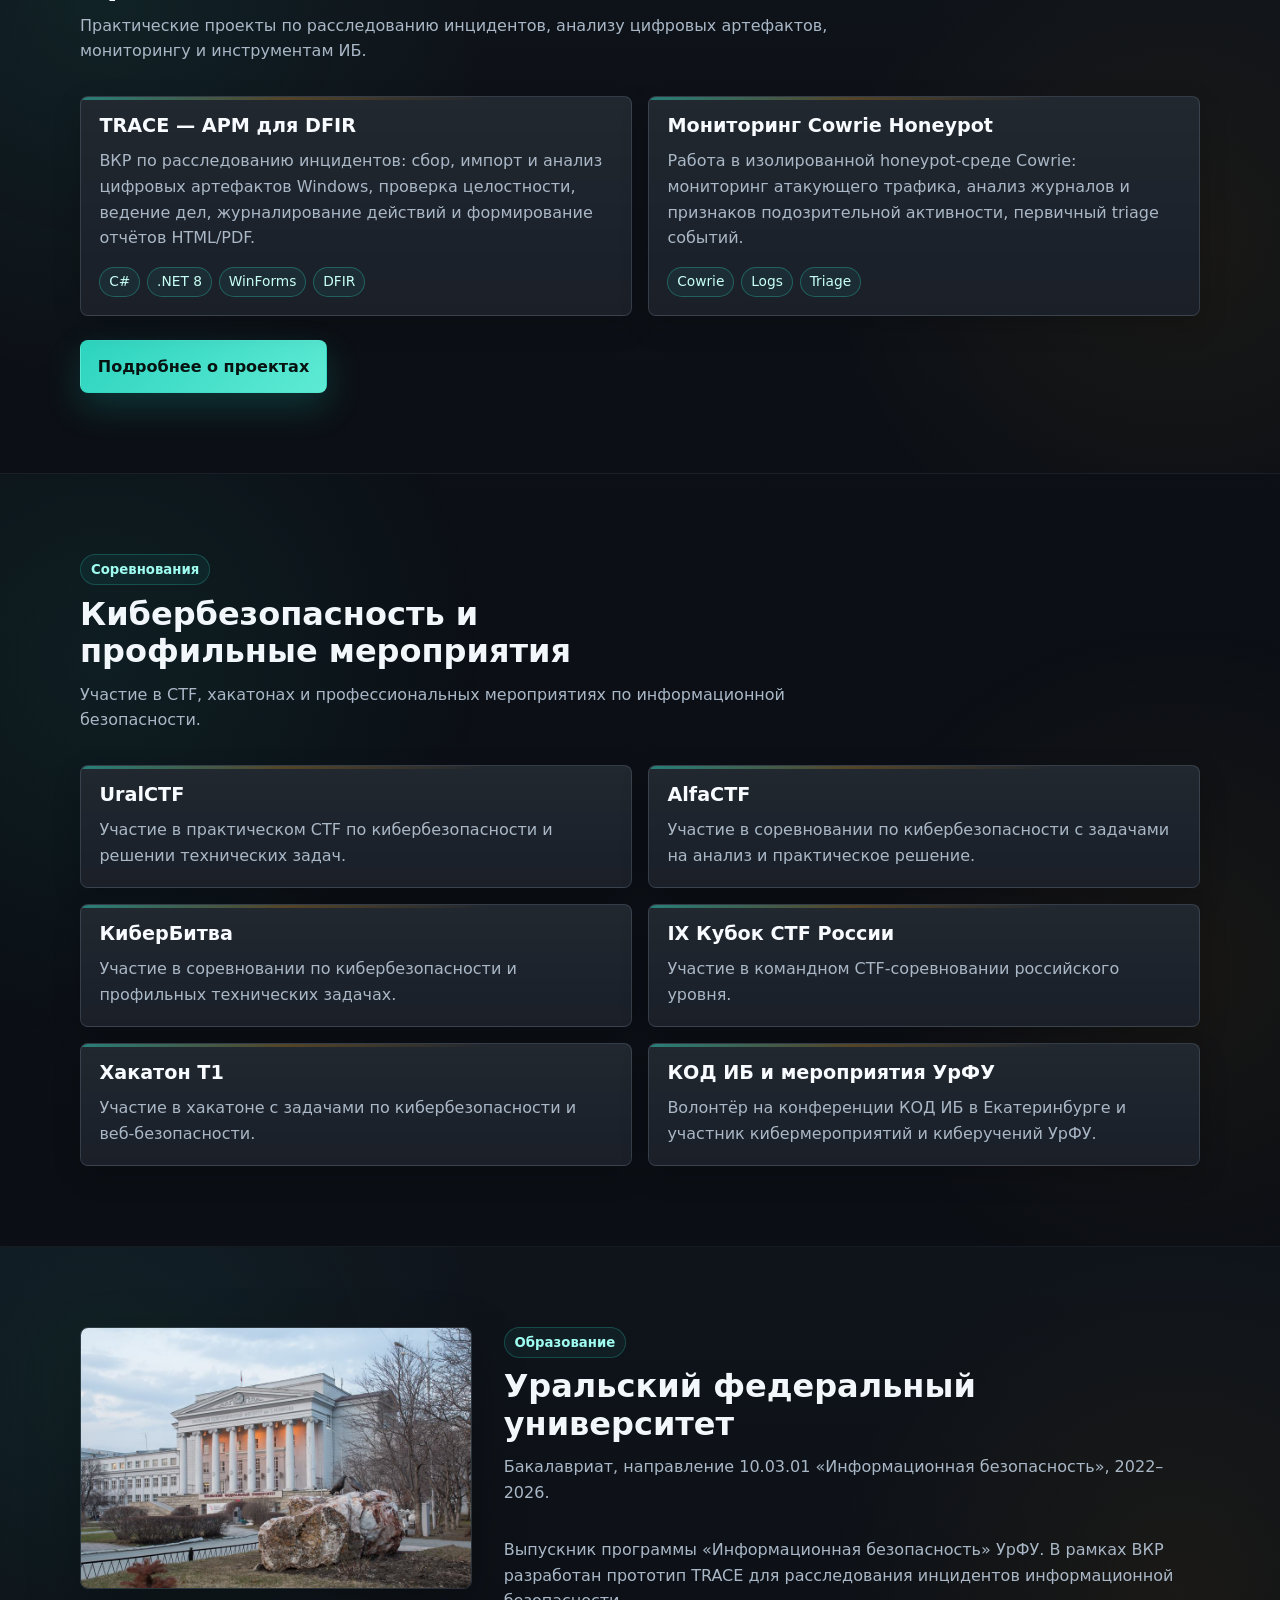
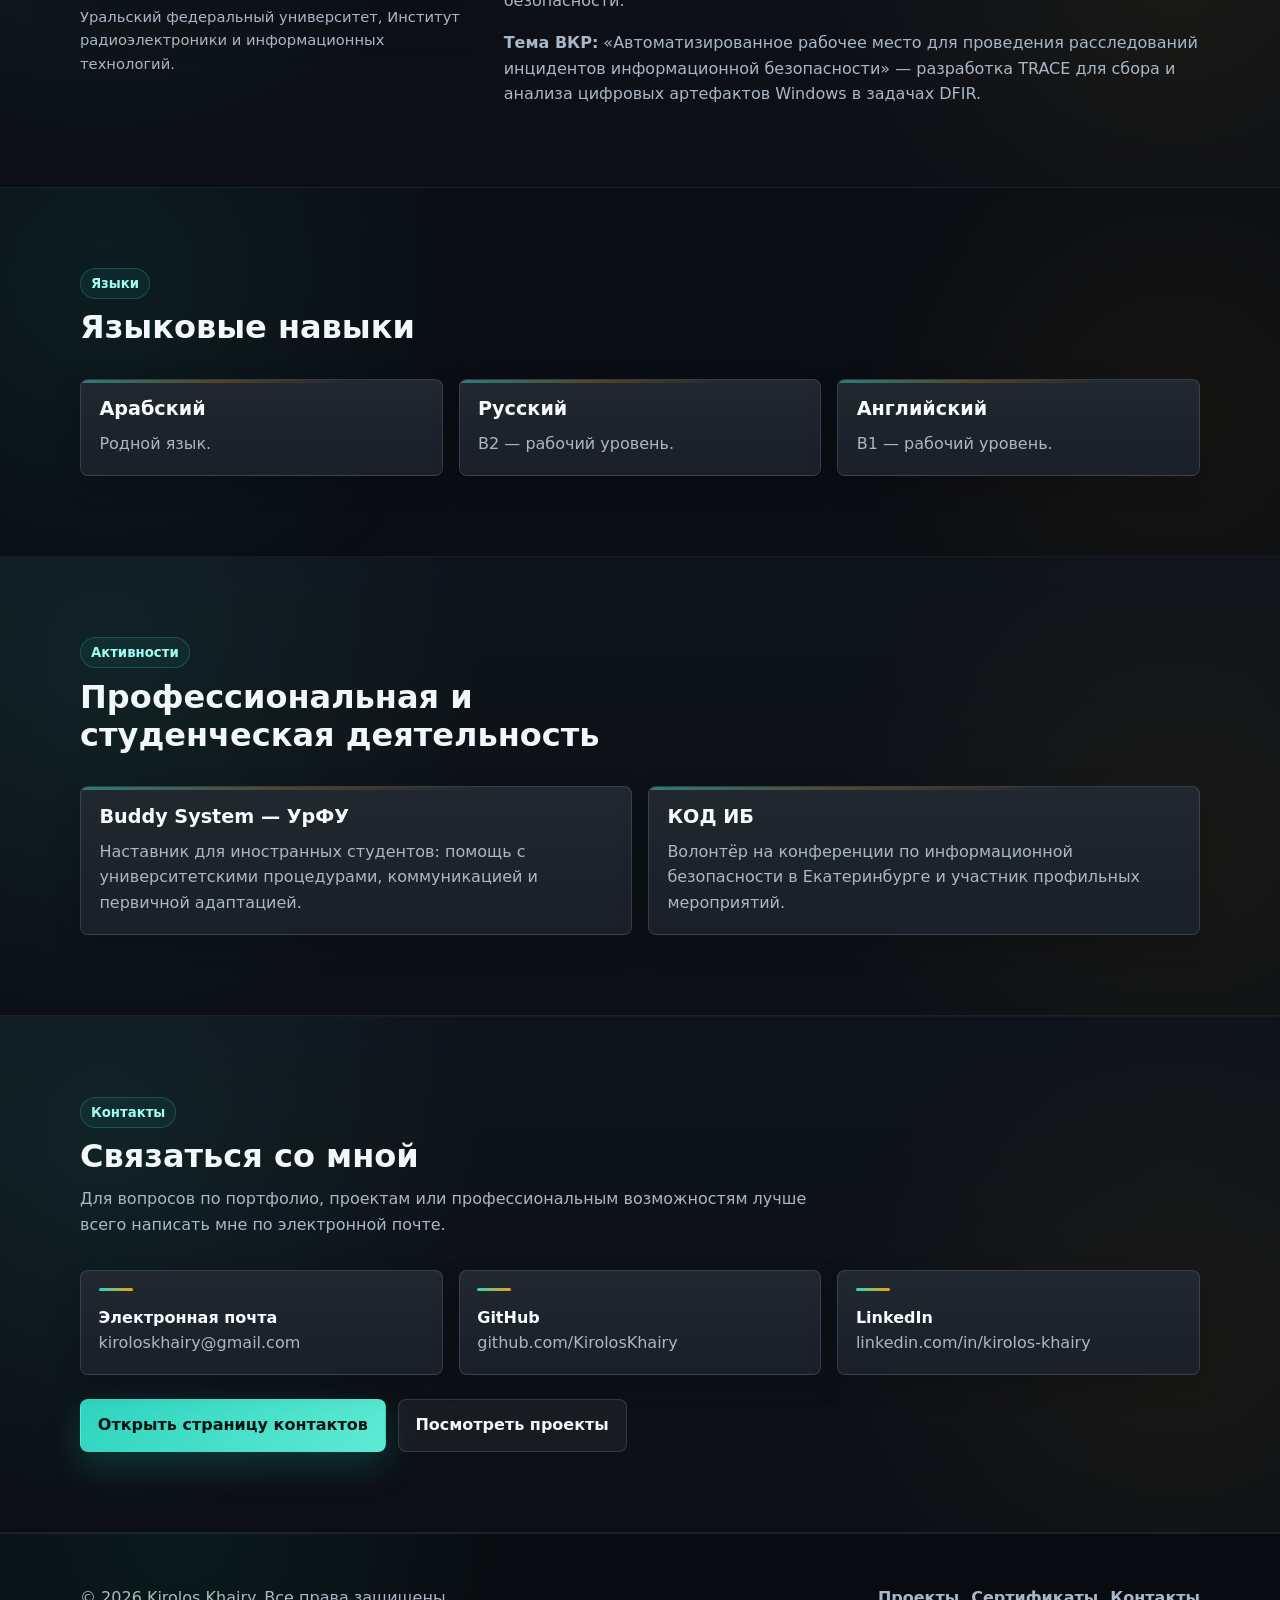
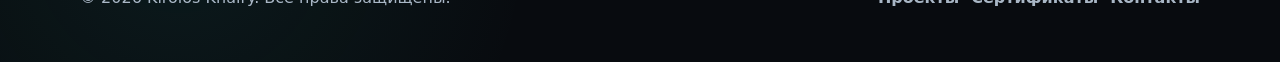
==== commit fb05733e: "Update portfolio content and project pages2" ====
--- a/ru/index.html
+++ b/ru/index.html
@@ -202,11 +202,9 @@
           </article>
           <article class="card">
             <h3>Программирование и автоматизация</h3>
-            <p>Python для автоматизации и обработки данных и журналов, а также C#/.NET и Java для проектов по ИБ.</p>
+            <p>Python для автоматизации и обработки данных и журналов.</p>
             <div class="tags">
               <span class="tag">Python</span>
-              <span class="tag">C# / .NET</span>
-              <span class="tag">Java</span>
             </div>
           </article>
           <article class="card">
